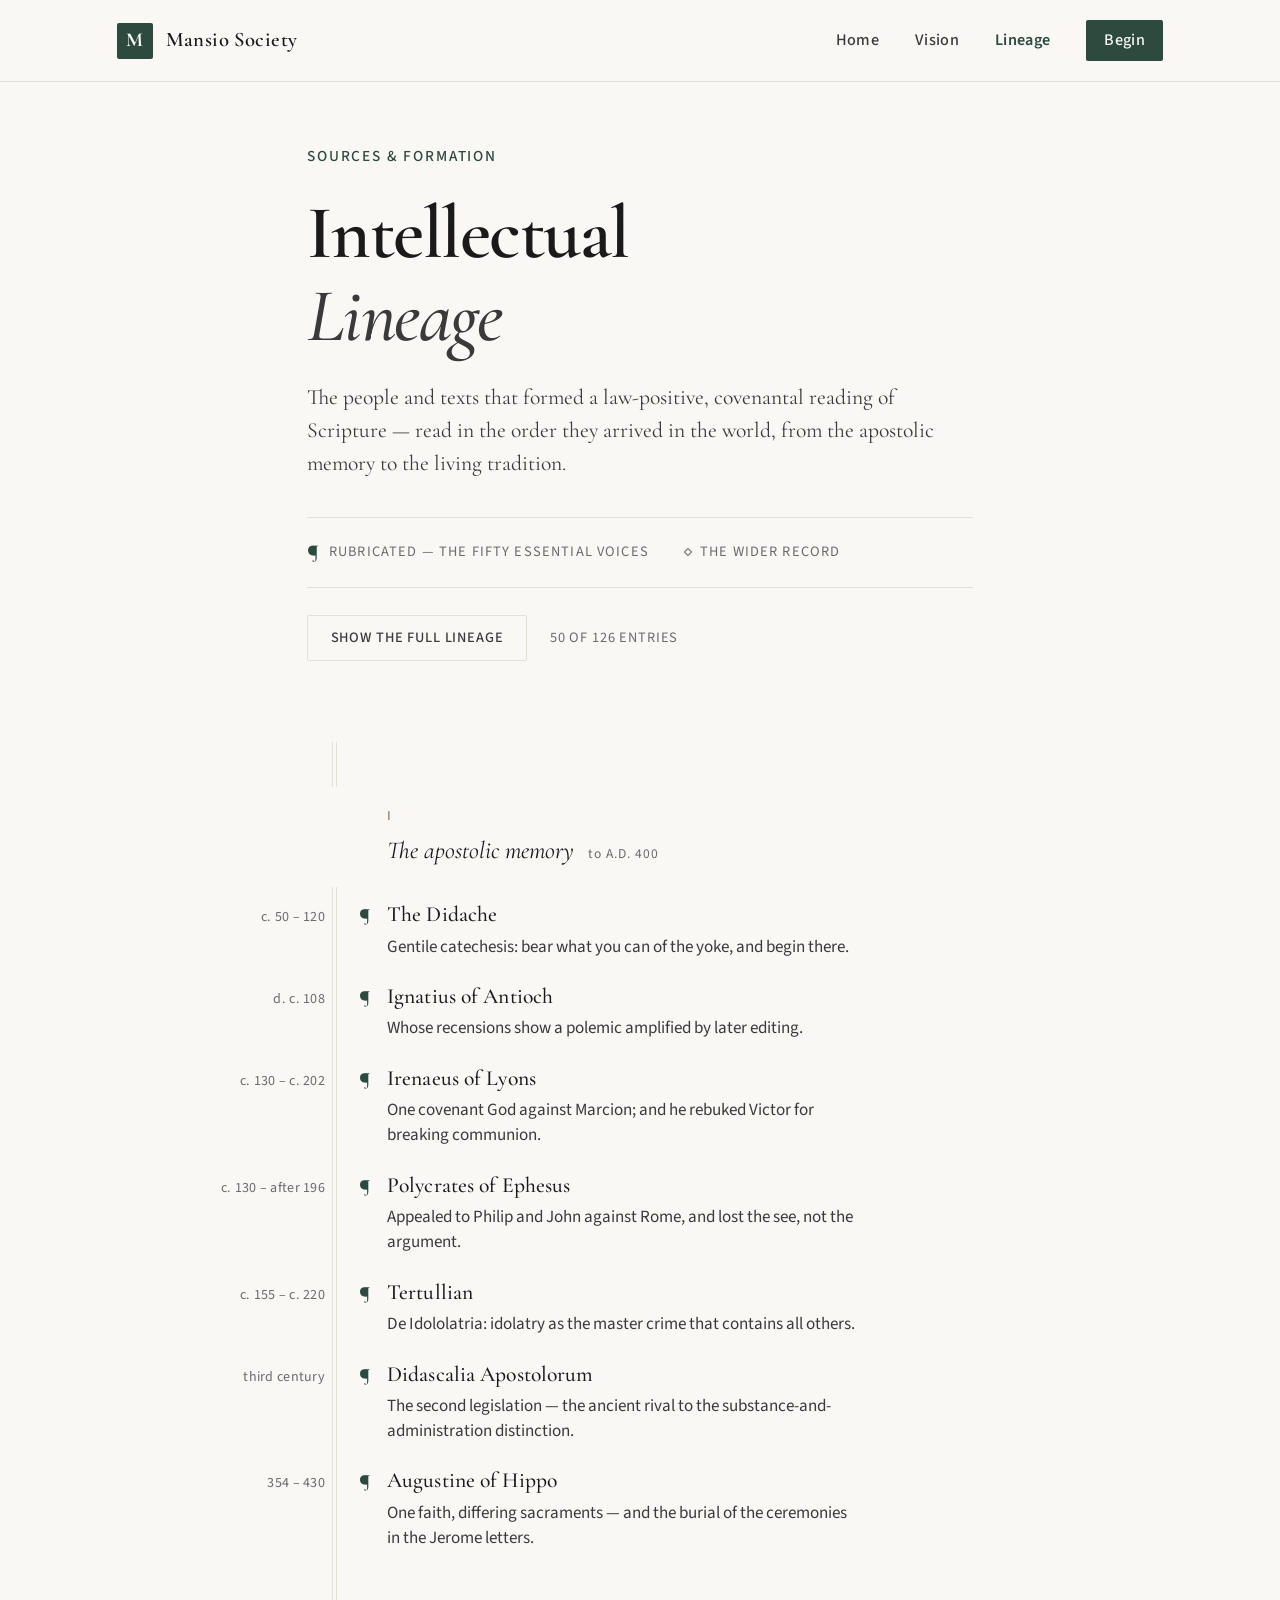
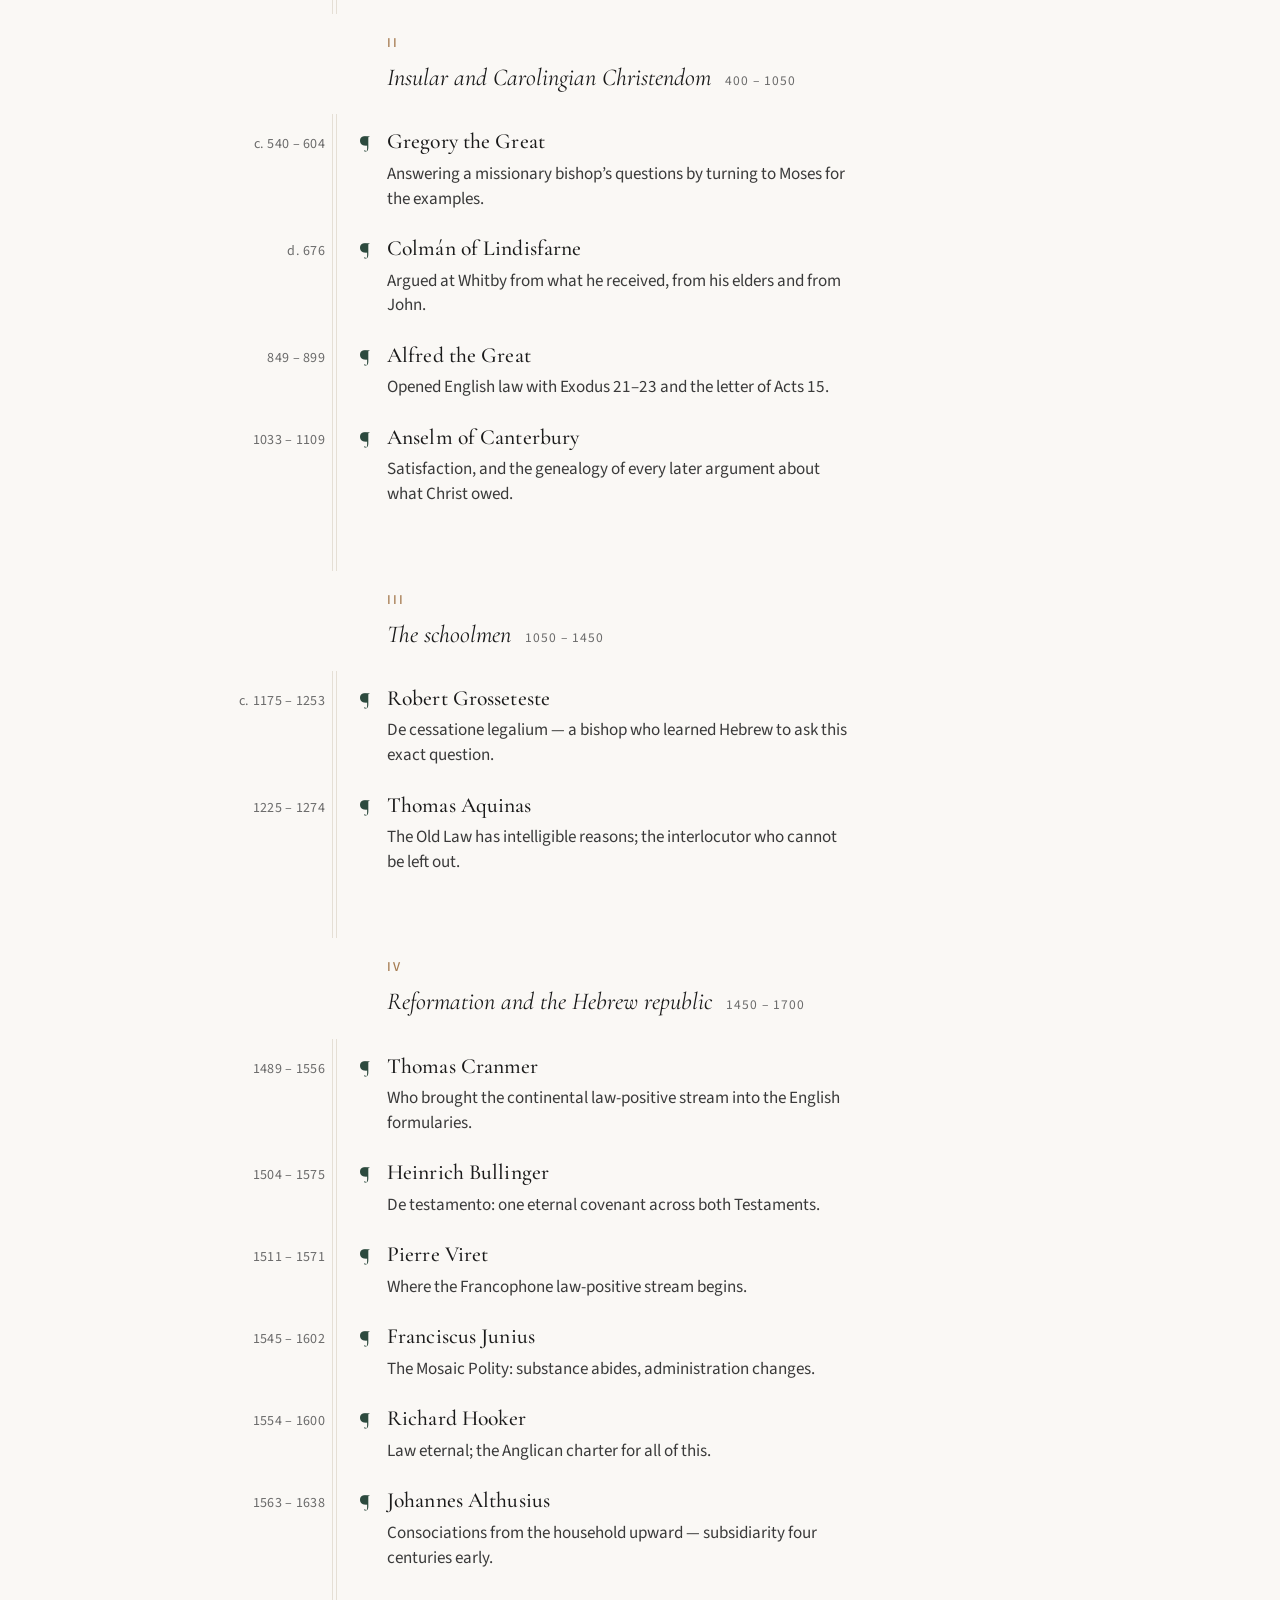
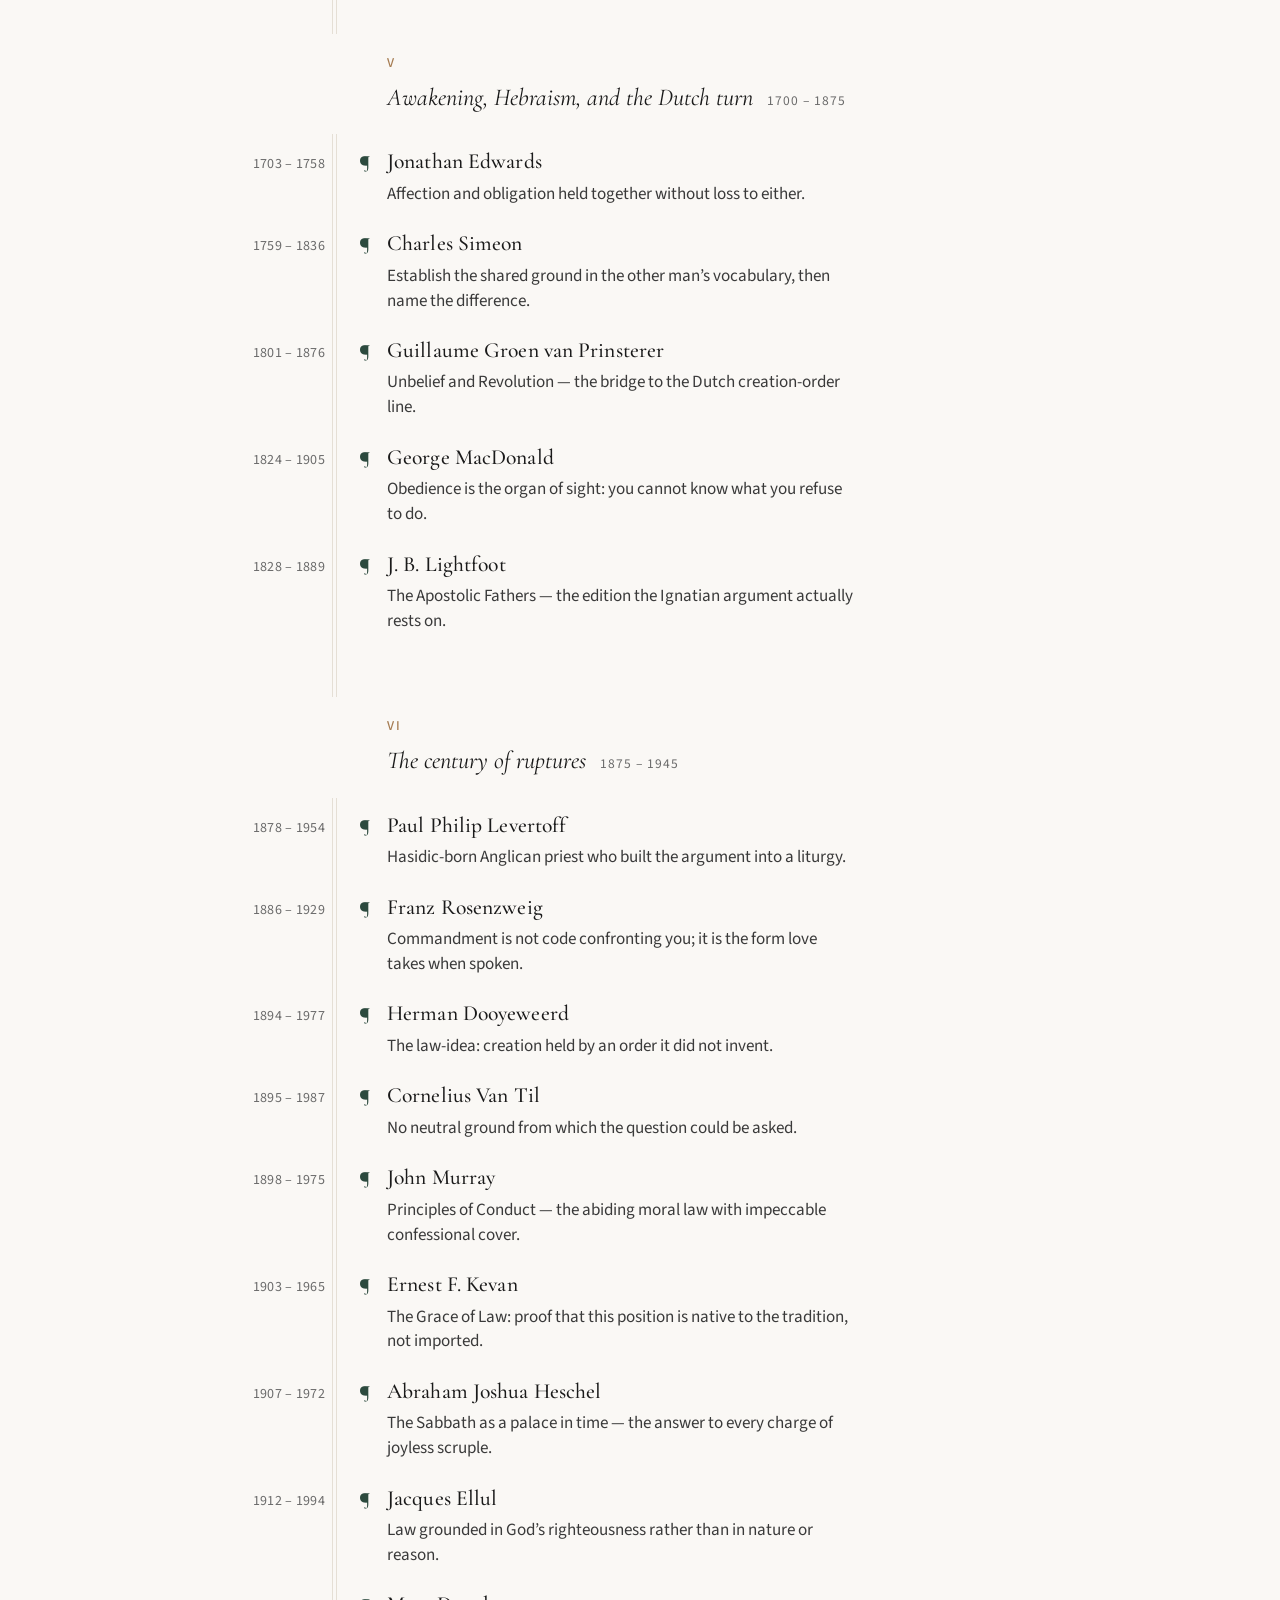
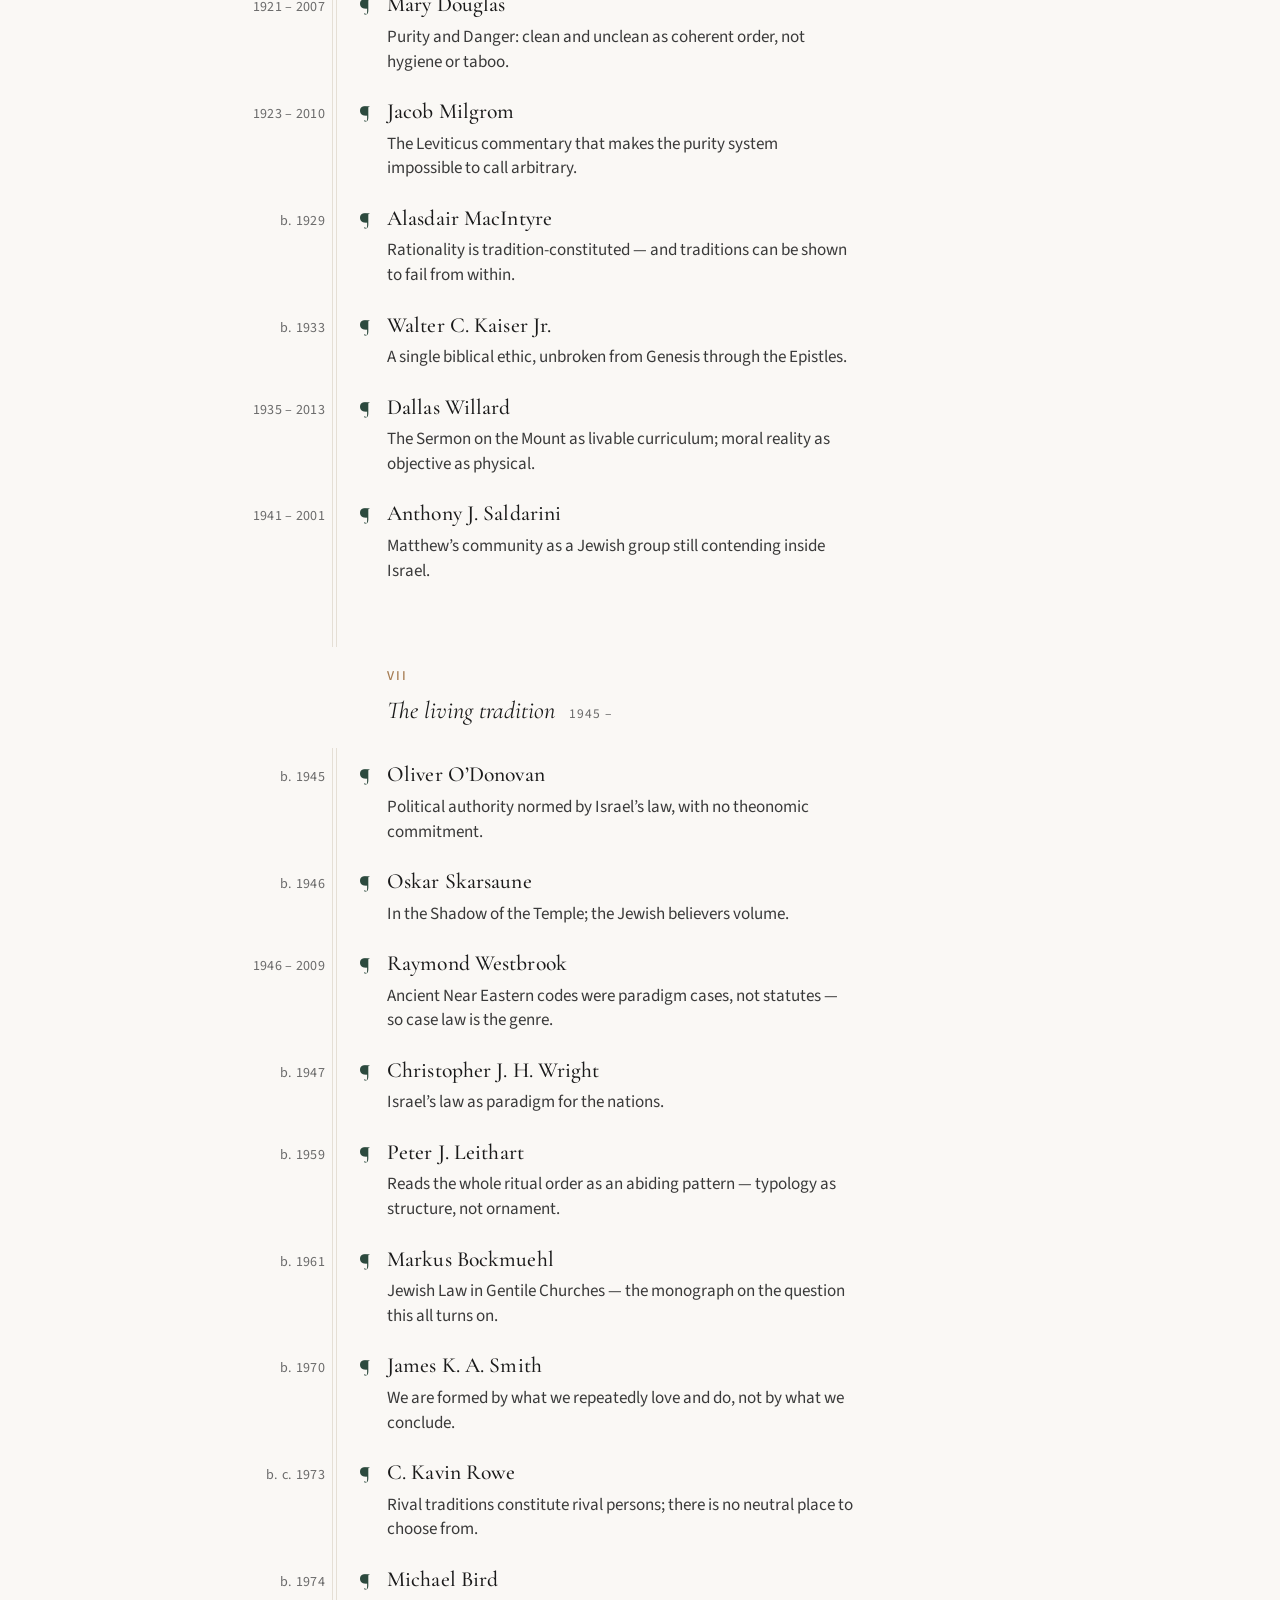
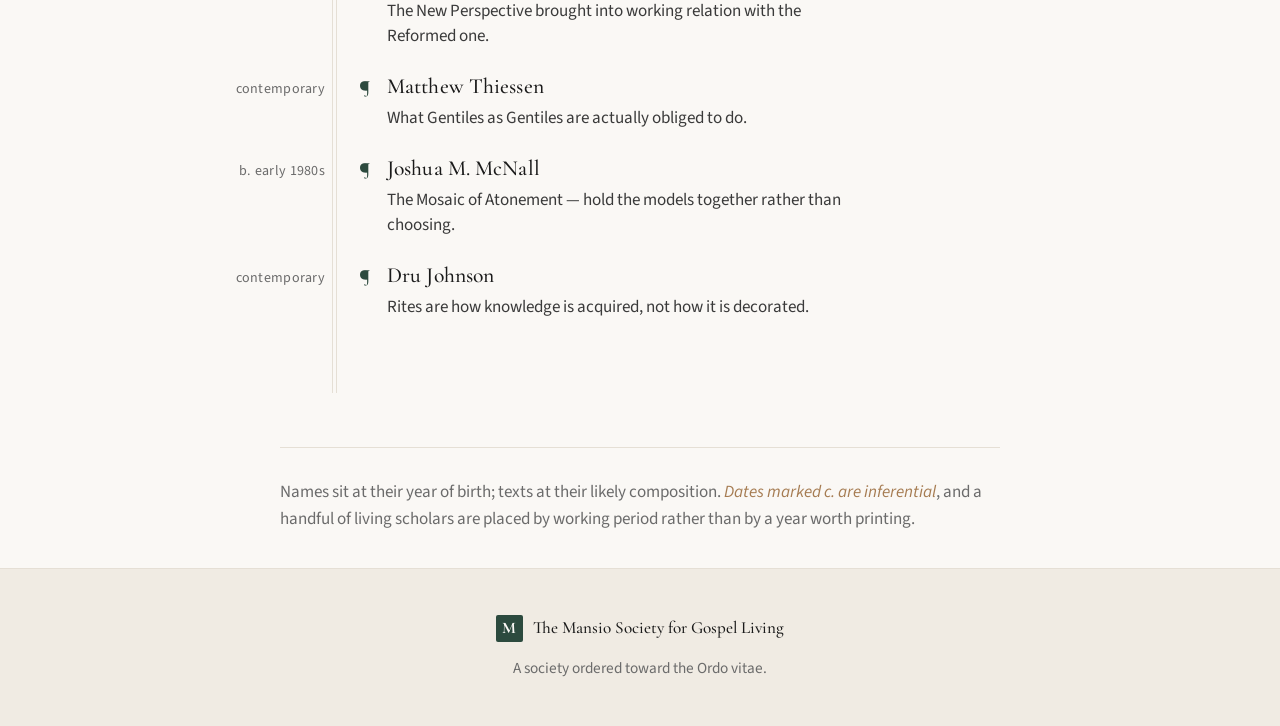
==== intellectual-lineage.html @ 3f47507f "Initial Inhabit site for GitHub Pages." ====
<!DOCTYPE html>
<html lang="en">
<head>
  <meta charset="UTF-8">
  <meta name="viewport" content="width=device-width, initial-scale=1.0">
  <title>Intellectual Lineage — The Mansio Society for Gospel Living</title>
  <meta name="description" content="The people and texts that formed a law-positive, covenantal reading of Scripture — read in the order they arrived in the world.">
  <link rel="preconnect" href="https://fonts.googleapis.com">
  <link rel="preconnect" href="https://fonts.gstatic.com" crossorigin>
  <link href="https://fonts.googleapis.com/css2?family=Cormorant+Garamond:ital,wght@0,400;0,500;0,600;0,700;1,400;1,500&family=Source+Sans+3:ital,wght@0,300;0,400;0,500;0,600;1,400&display=swap" rel="stylesheet">
  <link rel="stylesheet" href="styles.css">
</head>
<body class="page-lineage">
  <!-- Navigation -->
  <header class="site-header">
    <div class="container header-inner">
      <a href="index.html" class="logo">
        <span class="logo-mark">M</span>
        <span class="logo-text">Mansio Society</span>
      </a>
      <nav class="nav">
        <a href="index.html">Home</a>
        <a href="vision.html">Vision</a>
        <a href="intellectual-lineage.html" class="active">Lineage</a>
        <a href="index.html#contact" class="nav-cta">Begin</a>
      </nav>
      <button class="menu-toggle" aria-label="Menu">
        <span></span><span></span>
      </button>
    </div>
  </header>

  <!-- Masthead -->
  <header class="lineage-hero">
    <div class="container narrow">
      <p class="eyebrow">Sources &amp; Formation</p>
      <h1>Intellectual<br><em>Lineage</em></h1>
      <p class="lineage-standfirst">
        The people and texts that formed a law-positive, covenantal reading of Scripture — read in the order they arrived in the world, from the apostolic memory to the living tradition.
      </p>

      <div class="lineage-keyline">
        <span class="k"><span class="pilcrow">¶</span> Rubricated — the fifty essential voices</span>
        <span class="k"><span class="lozenge"></span> The wider record</span>
      </div>

      <div class="lineage-controls">
        <button class="btn btn-ghost expand-btn" id="toggle" aria-expanded="false">Show the full lineage</button>
        <span class="tally" id="tally"></span>
      </div>
    </div>
  </header>

  <!-- The Scroll -->
  <main class="lineage-scroll container" id="scroll"></main>

  <!-- Colophon -->
  <footer class="lineage-colophon container narrow">
    <p>
      Names sit at their year of birth; texts at their likely composition.
      <em class="gold">Dates marked c. are inferential</em>, and a handful of living scholars are placed by working period rather than by a year worth printing.
    </p>
  </footer>

  <!-- Site Footer -->
  <footer class="site-footer">
    <div class="container footer-inner">
      <div class="footer-brand">
        <span class="logo-mark small">M</span>
        <span>The Mansio Society for Gospel Living</span>
      </div>
      <p class="footer-note">
        A society ordered toward the Ordo vitae.
      </p>
    </div>
  </footer>

  <script>
    const ERAS = [
      {r:"I",   name:"The apostolic memory",             span:"to A.D. 400",   to:400},
      {r:"II",  name:"Insular and Carolingian Christendom", span:"400 – 1050", to:1050},
      {r:"III", name:"The schoolmen",                    span:"1050 – 1450",   to:1450},
      {r:"IV",  name:"Reformation and the Hebrew republic", span:"1450 – 1700", to:1700},
      {r:"V",   name:"Awakening, Hebraism, and the Dutch turn", span:"1700 – 1875", to:1875},
      {r:"VI",  name:"The century of ruptures",          span:"1875 – 1945",   to:1945},
      {r:"VII", name:"The living tradition",             span:"1945 –",        to:9999}
    ];

    // c: core fifty · y: sort year · d: displayed dates · g: gloss
    const PEOPLE = [
      {y:60,  n:"The Didache",              d:"c. 50 – 120",        c:1, g:"Gentile catechesis: bear what you can of the yoke, and begin there."},
      {y:70,  n:"Ignatius of Antioch",      d:"d. c. 108",          c:1, g:"Whose recensions show a polemic amplified by later editing."},
      {y:69,  n:"Polycarp of Smyrna",       d:"c. 69 – c. 155",     c:0, g:"Asian transmission"},
      {y:120, n:"The Shepherd of Hermas",   d:"c. 100 – 150",       c:0, g:"Commandment catechesis"},
      {y:130, n:"Irenaeus of Lyons",        d:"c. 130 – c. 202",    c:1, g:"One covenant God against Marcion; and he rebuked Victor for breaking communion."},
      {y:131, n:"Polycrates of Ephesus",    d:"c. 130 – after 196", c:1, g:"Appealed to Philip and John against Rome, and lost the see, not the argument."},
      {y:135, n:"Melito of Sardis",         d:"d. c. 180",          c:0, g:"Quartodeciman, yet supersessionist"},
      {y:155, n:"Tertullian",               d:"c. 155 – c. 220",    c:1, g:"De Idololatria: idolatry as the master crime that contains all others."},
      {y:185, n:"Origen",                   d:"c. 185 – c. 253",    c:0, g:"Fountainhead of the allegorical reading"},
      {y:230, n:"Didascalia Apostolorum",   d:"third century",      c:1, g:"The second legislation — the ancient rival to the substance-and-administration distinction."},
      {y:330, n:"Basil the Great",          d:"c. 330 – 379",       c:0, g:"Torah economics preached"},
      {y:354, n:"Augustine of Hippo",       d:"354 – 430",          c:1, g:"One faith, differing sacraments — and the burial of the ceremonies in the Jerome letters."},
      {y:385, n:"Patrick",                  d:"c. 385 – c. 461",    c:0, g:"Pre-conformity Insular church"},
      {y:521, n:"Columba",                  d:"521 – 597",          c:0, g:"Iona, mother house of Lindisfarne"},
      {y:540, n:"Gregory the Great",        d:"c. 540 – 604",       c:1, g:"Answering a missionary bishop’s questions by turning to Moses for the examples."},
      {y:600, n:"Colmán of Lindisfarne",    d:"d. 676",             c:1, g:"Argued at Whitby from what he received, from his elders and from John."},
      {y:673, n:"Bede",                     d:"673 – 735",          c:0, g:"On the Tabernacle; and the record itself"},
      {y:735, n:"Alcuin of York",           d:"c. 735 – 804",       c:0, g:"Insular learning made Frankish polity"},
      {y:780, n:"Rabanus Maurus",           d:"c. 780 – 856",       c:0, g:"Commentary on Leviticus"},
      {y:849, n:"Alfred the Great",         d:"849 – 899",          c:1, g:"Opened English law with Exodus 21–23 and the letter of Acts 15."},
      {y:955, n:"Ælfric of Eynsham",        d:"c. 955 – c. 1010",   c:0, g:"Heptateuch in the vernacular"},
      {y:990, n:"Wulfstan of York",         d:"d. 1023",            c:0, g:"Institutes of Polity; estates and offices"},
      {y:1033,n:"Anselm of Canterbury",     d:"1033 – 1109",        c:1, g:"Satisfaction, and the genealogy of every later argument about what Christ owed."},
      {y:1175,n:"Robert Grosseteste",       d:"c. 1175 – 1253",     c:1, g:"De cessatione legalium — a bishop who learned Hebrew to ask this exact question."},
      {y:1225,n:"Thomas Aquinas",           d:"1225 – 1274",        c:1, g:"The Old Law has intelligible reasons; the interlocutor who cannot be left out."},
      {y:1270,n:"Nicholas of Lyra",         d:"c. 1270 – 1349",     c:0, g:"Literal sense, Jewish exegetes at his elbow"},
      {y:1482,n:"Johannes Oecolampadius",   d:"1482 – 1531",        c:0, g:"Discipline belongs to the eldership"},
      {y:1489,n:"Thomas Cranmer",           d:"1489 – 1556",        c:1, g:"Who brought the continental law-positive stream into the English formularies."},
      {y:1491,n:"Martin Bucer",             d:"1491 – 1551",        c:0, g:"De Regno Christi"},
      {y:1497,n:"Philip Melanchthon",       d:"1497 – 1560",        c:0, g:"The third use of the law, named"},
      {y:1499,n:"Peter Martyr Vermigli",    d:"1499 – 1562",        c:0, g:"Zurich to Oxford; Judges and Kings"},
      {y:1504,n:"Heinrich Bullinger",       d:"1504 – 1575",        c:1, g:"De testamento: one eternal covenant across both Testaments."},
      {y:1509,n:"John Calvin",              d:"1509 – 1564",        c:0, g:"Sermons on Deuteronomy"},
      {y:1511,n:"Pierre Viret",             d:"1511 – 1571",        c:1, g:"Where the Francophone law-positive stream begins."},
      {y:1545,n:"Franciscus Junius",        d:"1545 – 1602",        c:1, g:"The Mosaic Polity: substance abides, administration changes."},
      {y:1546,n:"Johannes Piscator",        d:"1546 – 1625",        c:0, g:"Tolerated dissent at Herborn"},
      {y:1554,n:"Richard Hooker",           d:"1554 – 1600",        c:1, g:"Law eternal; the Anglican charter for all of this."},
      {y:1563,n:"Johannes Althusius",       d:"1563 – 1638",        c:1, g:"Consociations from the household upward — subsidiarity four centuries early."},
      {y:1584,n:"John Selden",              d:"1584 – 1654",        c:0, g:"Natural law by the Noahide precepts"},
      {y:1586,n:"Petrus Cunaeus",           d:"1586 – 1638",        c:0, g:"De Republica Hebraeorum"},
      {y:1602,n:"John Lightfoot",           d:"1602 – 1675",        c:0, g:"Horae Hebraicae"},
      {y:1703,n:"Jonathan Edwards",         d:"1703 – 1758",        c:1, g:"Affection and obligation held together without loss to either."},
      {y:1710,n:"Thomas Reid",              d:"1710 – 1796",        c:0, g:"Common-sense realism"},
      {y:1759,n:"Charles Simeon",           d:"1759 – 1836",        c:1, g:"Establish the shared ground in the other man’s vocabulary, then name the difference."},
      {y:1801,n:"Guillaume Groen van Prinsterer", d:"1801 – 1876",  c:1, g:"Unbelief and Revolution — the bridge to the Dutch creation-order line."},
      {y:1813,n:"Franz Delitzsch",          d:"1813 – 1890",        c:0, g:"Christian Hebraism, nineteenth century"},
      {y:1820,n:"Heinrich Heppe",           d:"1820 – 1879",        c:0, g:"Reformed dogmatics as sourcebook"},
      {y:1824,n:"George MacDonald",         d:"1824 – 1905",        c:1, g:"Obedience is the organ of sight: you cannot know what you refuse to do."},
      {y:1828,n:"J. B. Lightfoot",          d:"1828 – 1889",        c:1, g:"The Apostolic Fathers — the edition the Ignatian argument actually rests on."},
      {y:1831,n:"Adolph Saphir",            d:"1831 – 1891",        c:0, g:"Jewish believer, Victorian pulpit"},
      {y:1854,n:"Herman Bavinck",           d:"1854 – 1921",        c:0, g:"Dutch dogmatics"},
      {y:1859,n:"Edmund Husserl",           d:"1859 – 1938",        c:0, g:"Structures found, not constructed"},
      {y:1878,n:"Paul Philip Levertoff",    d:"1878 – 1954",        c:1, g:"Hasidic-born Anglican priest who built the argument into a liturgy."},
      {y:1879,n:"Martin Buber",             d:"1878 – 1965",        c:0, g:"Emunah against pistis"},
      {y:1886,n:"Franz Rosenzweig",         d:"1886 – 1929",        c:1, g:"Commandment is not code confronting you; it is the form love takes when spoken."},
      {y:1894,n:"Herman Dooyeweerd",        d:"1894 – 1977",        c:1, g:"The law-idea: creation held by an order it did not invent."},
      {y:1895,n:"Cornelius Van Til",        d:"1895 – 1987",        c:1, g:"No neutral ground from which the question could be asked."},
      {y:1896,n:"J. Oliver Buswell Jr.",    d:"1895 – 1977",        c:0, g:"American Presbyterian systematics"},
      {y:1898,n:"John Murray",              d:"1898 – 1975",        c:1, g:"Principles of Conduct — the abiding moral law with impeccable confessional cover."},
      {y:1903,n:"Ernest F. Kevan",          d:"1903 – 1965",        c:1, g:"The Grace of Law: proof that this position is native to the tradition, not imported."},
      {y:1905,n:"Viktor Frankl",            d:"1905 – 1997",        c:0, g:"Meaning discovered, not assigned"},
      {y:1907,n:"Abraham Joshua Heschel",   d:"1907 – 1972",        c:1, g:"The Sabbath as a palace in time — the answer to every charge of joyless scruple."},
      {y:1912,n:"Jacques Ellul",            d:"1912 – 1994",        c:1, g:"Law grounded in God’s righteousness rather than in nature or reason."},
      {y:1913,n:"Carl F. H. Henry",         d:"1913 – 2003",        c:0, g:"Evangelical dogmatics with public reach"},
      {y:1914,n:"Pierre Courthial",         d:"1914 – 2009",        c:0, g:"Aix-en-Provence; the French recommencement"},
      {y:1916,n:"Wilber Wallis",            d:"1916 – 2006",        c:0, g:"New Testament, Covenant Seminary"},
      {y:1917,n:"David Flusser",            d:"1917 – 2000",        c:0, g:"Jerusalem School; Jesus within Judaism"},
      {y:1919,n:"Shmuel Safrai",            d:"1919 – 2003",        c:0, g:"Second Temple institutions"},
      {y:1921,n:"Mary Douglas",             d:"1921 – 2007",        c:1, g:"Purity and Danger: clean and unclean as coherent order, not hygiene or taboo."},
      {y:1922,n:"John Stott",               d:"1921 – 2011",        c:0, g:"Lausanne; proclamation and responsibility"},
      {y:1923,n:"Jacob Milgrom",            d:"1923 – 2010",        c:1, g:"The Leviticus commentary that makes the purity system impossible to call arbitrary."},
      {y:1926,n:"J. I. Packer",             d:"1926 – 2020",        c:0, g:"Reformed, evangelical, and Anglican at once"},
      {y:1928,n:"Donald Bloesch",           d:"1928 – 2010",        c:0, g:"Evangelical dogmatics"},
      {y:1929,n:"Michael Wyschogrod",       d:"1928 – 2015",        c:0, g:"Election and the body of faith"},
      {y:1930,n:"Alasdair MacIntyre",       d:"b. 1929",            c:1, g:"Rationality is tradition-constituted — and traditions can be shown to fail from within."},
      {y:1932,n:"Alvin Plantinga",          d:"b. 1932",            c:0, g:"Warrant and proper function"},
      {y:1933,n:"Nicholas Wolterstorff",    d:"b. 1932",            c:0, g:"Justice: rights and wrongs"},
      {y:1934,n:"Eugene Peterson",          d:"1932 – 2018",        c:0, g:"Psalter as the school of obedience"},
      {y:1935,n:"Wayne A. Meeks",           d:"1932 – 2022",        c:0, g:"Morality formed by community practice"},
      {y:1936,n:"Walter C. Kaiser Jr.",     d:"b. 1933",            c:1, g:"A single biblical ethic, unbroken from Genesis through the Epistles."},
      {y:1937,n:"Walter Brueggemann",       d:"1933 – 2025",        c:0, g:"Torah and prophetic imagination"},
      {y:1938,n:"Gordon Fee",               d:"1934 – 2022",        c:0, g:"Text criticism as discipline"},
      {y:1939,n:"Dallas Willard",           d:"1935 – 2013",        c:1, g:"The Sermon on the Mount as livable curriculum; moral reality as objective as physical."},
      {y:1940,n:"John Frame",               d:"b. 1939",            c:0, g:"Van Tillian ethics, apart from theonomy"},
      {y:1941,n:"Jean-Marc Berthoud",       d:"b. 1939",            c:0, g:"Le règne terrestre de Dieu"},
      {y:1942,n:"Stanley Hauerwas",         d:"b. 1940",            c:0, g:"The church as its own polity"},
      {y:1943,n:"John N. Oswalt",           d:"b. 1940",            c:0, g:"Holiness as God’s character shared"},
      {y:1944,n:"Anthony J. Saldarini",     d:"1941 – 2001",        c:1, g:"Matthew’s community as a Jewish group still contending inside Israel."},
      {y:1945,n:"John Goldingay",           d:"b. 1942",            c:0, g:"Old Testament theology, three volumes"},
      {y:1946,n:"Gordon Wenham",            d:"b. 1943",            c:0, g:"Story as Torah"},
      {y:1947,n:"Daniel I. Block",          d:"b. 1943",            c:0, g:"The gospel according to Moses"},
      {y:1948,n:"Willem VanGemeren",        d:"b. 1943",            c:0, g:"The Reformed view, stated in house"},
      {y:1949,n:"Alan F. Segal",            d:"1945 – 2011",        c:0, g:"Rebecca’s children; two powers"},
      {y:1950,n:"Oliver O’Donovan",         d:"b. 1945",            c:1, g:"Political authority normed by Israel’s law, with no theonomic commitment."},
      {y:1951,n:"Vern Poythress",           d:"b. 1946",            c:0, g:"Shadow of Christ in the Law of Moses"},
      {y:1952,n:"Oskar Skarsaune",          d:"b. 1946",            c:1, g:"In the Shadow of the Temple; the Jewish believers volume."},
      {y:1953,n:"Daniel Boyarin",           d:"b. 1946",            c:0, g:"The border as manufactured"},
      {y:1954,n:"Raymond Westbrook",        d:"1946 – 2009",        c:1, g:"Ancient Near Eastern codes were paradigm cases, not statutes — so case law is the genre."},
      {y:1955,n:"Christopher J. H. Wright", d:"b. 1947",            c:1, g:"Israel’s law as paradigm for the nations."},
      {y:1956,n:"Philip S. Alexander",      d:"b. c. 1947",         c:0, g:"The parting, from the rabbinic side"},
      {y:1957,n:"Sinclair Ferguson",        d:"b. 1948",            c:0, g:"Legalism and antinomianism, one cure"},
      {y:1958,n:"Robert S. Rayburn",        d:"b. c. 1948",         c:0, g:"Old and new covenants contrasted"},
      {y:1959,n:"Shaye J. D. Cohen",        d:"b. 1948",            c:0, g:"How the boundary of Israel was drawn"},
      {y:1960,n:"Ray R. Sutton",            d:"b. c. 1949",         c:0, g:"Covenant model, then episcopal order"},
      {y:1961,n:"Jon D. Levenson",          d:"b. 1949",            c:0, g:"Sinai and Zion"},
      {y:1962,n:"Ben Witherington III",     d:"b. 1951",            c:0, g:"Socio-rhetorical exegesis"},
      {y:1963,n:"Paula Fredriksen",         d:"b. 1951",            c:0, g:"Paul as the pagans’ apostle"},
      {y:1964,n:"Nancey Murphy",            d:"b. 1951",            c:0, g:"Theology as a research programme"},
      {y:1965,n:"Gerald McDermott",         d:"b. 1952",            c:0, g:"Edwards, and Israel’s continuing place"},
      {y:1966,n:"Mark D. Nanos",            d:"b. c. 1954",         c:0, g:"Gentiles who remained Gentiles, within a Jewish movement"},
      {y:1967,n:"Jonathan R. Wilson",       d:"b. mid-1950s",       c:0, g:"After Virtue, read ecclesially"},
      {y:1968,n:"James Bryan Smith",        d:"b. mid-1950s",       c:0, g:"Apprenticeship and formation"},
      {y:1968.5,n:"Peter J. Leithart",      d:"b. 1959",            c:1, g:"Reads the whole ritual order as an abiding pattern — typology as structure, not ornament."},
      {y:1969,n:"Craig Keener",             d:"b. 1960",            c:0, g:"The Acts commentary of record"},
      {y:1970,n:"Markus Bockmuehl",         d:"b. 1961",            c:1, g:"Jewish Law in Gentile Churches — the monograph on the question this all turns on."},
      {y:1971,n:"Joshua Berman",            d:"b. 1964",            c:0, g:"Torah as common law, not statute"},
      {y:1972,n:"James K. A. Smith",        d:"b. 1970",            c:1, g:"We are formed by what we repeatedly love and do, not by what we conclude."},
      {y:1973,n:"C. Kavin Rowe",            d:"b. c. 1973",         c:1, g:"Rival traditions constitute rival persons; there is no neutral place to choose from."},
      {y:1974,n:"Michael Bird",             d:"b. 1974",            c:1, g:"The New Perspective brought into working relation with the Reformed one."},
      {y:1975,n:"Becker &amp; Reed",        d:"contemporary",       c:0, g:"The ways that never parted"},
      {y:1976,n:"Matthew Thiessen",         d:"contemporary",       c:1, g:"What Gentiles as Gentiles are actually obliged to do."},
      {y:1977,n:"Joshua M. McNall",         d:"b. early 1980s",     c:1, g:"The Mosaic of Atonement — hold the models together rather than choosing."},
      {y:1978,n:"Dru Johnson",              d:"contemporary",       c:1, g:"Rites are how knowledge is acquired, not how it is decorated."},
      {y:1979,n:"Jonathan Burnside",        d:"contemporary",       c:0, g:"God, justice, and society"},
      {y:1980,n:"Ray Pritz",                d:"contemporary",       c:0, g:"Nazarene Jewish Christianity"},
      {y:1981,n:"Robert G. Rayburn II",     d:"contemporary",       c:0, g:"Psalm 95 as a key to Hebrews"}
    ];

    const scroll = document.getElementById("scroll");
    const sorted = PEOPLE.slice().sort((a,b)=>a.y-b.y);

    let html = "";
    ERAS.forEach((era,i)=>{
      const from = i===0 ? -9999 : ERAS[i-1].to;
      const band = sorted.filter(p=>p.y>from && p.y<=era.to);
      if(!band.length) return;
      html += `<section class="era">
        <div class="era-label">
          <span class="roman">${era.r}</span>
          <span class="era-name">${era.name}<span class="span">${era.span}</span></span>
        </div>`;
      band.forEach(p=>{
        html += `<div class="entry ${p.c?"core":"rest"}">
          <div class="date">${p.d}</div>
          <div class="mark">${p.c?"¶":""}</div>
          <div class="body">
            <span class="entry-name">${p.n}</span>
            <span class="gloss">${p.g}</span>
          </div>
        </div>`;
      });
      html += `</section>`;
    });
    scroll.innerHTML = html;

    const coreCount = PEOPLE.filter(p=>p.c).length;
    const allCount = PEOPLE.length;
    const tally = document.getElementById("tally");
    const btn = document.getElementById("toggle");

    function setTally(){
      tally.textContent = document.body.classList.contains("all")
        ? `${allCount} entries`
        : `${coreCount} of ${allCount} entries`;
    }
    setTally();

    btn.addEventListener("click", ()=>{
      const open = document.body.classList.toggle("all");
      btn.setAttribute("aria-expanded", String(open));
      btn.textContent = open ? "Show the fifty" : "Show the full lineage";
      setTally();
    });

    // Mobile menu
    const toggle = document.querySelector('.menu-toggle');
    const nav = document.querySelector('.nav');
    toggle?.addEventListener('click', () => {
      nav.classList.toggle('open');
      toggle.classList.toggle('open');
    });
  </script>
</body>
</html>
---- styles.css ----
/* ========================================
   The Mansio Society for Gospel Living
   Clean, contemplative, classical aesthetic
   ======================================== */

:root {
  --ink: #1a1a1a;
  --ink-soft: #3a3a3a;
  --muted: #6b6b6b;
  --paper: #faf8f5;
  --paper-dark: #f0ebe3;
  --accent: #2c4a3e;          /* deep forest green */
  --accent-light: #3d6b58;
  --gold: #a67c52;
  --border: #e5dfd5;
  --serif: 'Cormorant Garamond', Georgia, serif;
  --sans: 'Source Sans 3', system-ui, sans-serif;
}

*, *::before, *::after {
  box-sizing: border-box;
  margin: 0;
  padding: 0;
}

html {
  scroll-behavior: smooth;
  font-size: 18px;
}

body {
  font-family: var(--sans);
  font-weight: 400;
  line-height: 1.65;
  color: var(--ink);
  background: var(--paper);
  -webkit-font-smoothing: antialiased;
}

img { max-width: 100%; display: block; }
a { color: inherit; text-decoration: none; }
ul { list-style: none; }

.container {
  width: 100%;
  max-width: 1100px;
  margin: 0 auto;
  padding: 0 1.5rem;
}

.container.narrow {
  max-width: 720px;
}

.center { text-align: center; }

/* ========== Header ========== */
.site-header {
  position: fixed;
  top: 0;
  left: 0;
  right: 0;
  z-index: 100;
  background: rgba(250, 248, 245, 0.92);
  backdrop-filter: blur(12px);
  border-bottom: 1px solid var(--border);
}

.header-inner {
  display: flex;
  align-items: center;
  justify-content: space-between;
  height: 4.5rem;
}

.logo {
  display: flex;
  align-items: center;
  gap: 0.7rem;
  font-family: var(--serif);
  font-weight: 600;
  font-size: 1.15rem;
  letter-spacing: 0.02em;
}

.logo-mark {
  display: flex;
  align-items: center;
  justify-content: center;
  width: 2rem;
  height: 2rem;
  background: var(--accent);
  color: var(--paper);
  font-family: var(--serif);
  font-weight: 700;
  font-size: 1.1rem;
  border-radius: 2px;
}

.logo-mark.small {
  width: 1.5rem;
  height: 1.5rem;
  font-size: 0.9rem;
}

.nav {
  display: flex;
  align-items: center;
  gap: 2rem;
}

.nav a {
  font-size: 0.9rem;
  font-weight: 500;
  color: var(--ink-soft);
  letter-spacing: 0.02em;
  transition: color 0.2s;
}

.nav a:hover {
  color: var(--accent);
}

.nav-cta {
  padding: 0.4rem 1rem;
  background: var(--accent);
  color: var(--paper) !important;
  border-radius: 2px;
  font-weight: 500;
}

.nav-cta:hover {
  background: var(--accent-light);
}

.menu-toggle {
  display: none;
  flex-direction: column;
  gap: 5px;
  background: none;
  border: none;
  cursor: pointer;
  padding: 0.5rem;
}

.menu-toggle span {
  display: block;
  width: 22px;
  height: 1.5px;
  background: var(--ink);
  transition: 0.2s;
}

/* ========== Hero ========== */
.hero {
  position: relative;
  min-height: 100vh;
  display: flex;
  align-items: center;
  padding: 8rem 0 6rem;
  overflow: hidden;
}

.hero-bg {
  position: absolute;
  inset: 0;
  background:
    radial-gradient(ellipse at 20% 50%, rgba(44, 74, 62, 0.06) 0%, transparent 60%),
    radial-gradient(ellipse at 80% 20%, rgba(166, 124, 82, 0.05) 0%, transparent 50%),
    var(--paper);
  z-index: -1;
}

.hero-content {
  max-width: 800px;
}

.eyebrow {
  font-size: 0.85rem;
  font-weight: 500;
  letter-spacing: 0.12em;
  text-transform: uppercase;
  color: var(--accent);
  margin-bottom: 1.25rem;
}

.hero h1 {
  font-family: var(--serif);
  font-weight: 600;
  font-size: clamp(2.6rem, 6vw, 4.2rem);
  line-height: 1.15;
  letter-spacing: -0.01em;
  color: var(--ink);
  margin-bottom: 1.5rem;
}

.hero-lead {
  font-family: var(--serif);
  font-size: 1.35rem;
  font-weight: 400;
  font-style: italic;
  color: var(--ink-soft);
  max-width: 34rem;
  margin-bottom: 2.5rem;
  line-height: 1.5;
}

.hero-actions {
  display: flex;
  flex-wrap: wrap;
  gap: 1rem;
}

/* ========== Buttons ========== */
.btn {
  display: inline-flex;
  align-items: center;
  justify-content: center;
  padding: 0.85rem 1.75rem;
  font-family: var(--sans);
  font-size: 0.95rem;
  font-weight: 500;
  letter-spacing: 0.02em;
  border-radius: 2px;
  transition: all 0.2s;
  cursor: pointer;
  border: none;
}

.btn-primary {
  background: var(--accent);
  color: var(--paper);
}

.btn-primary:hover {
  background: var(--accent-light);
}

.btn-ghost {
  background: transparent;
  color: var(--ink-soft);
  border: 1px solid var(--border);
}

.btn-ghost:hover {
  border-color: var(--accent);
  color: var(--accent);
}

/* ========== Sections ========== */
.section {
  padding: 6rem 0;
}

.section-label {
  font-size: 0.8rem;
  font-weight: 500;
  letter-spacing: 0.14em;
  text-transform: uppercase;
  color: var(--gold);
  margin-bottom: 0.75rem;
}

h2 {
  font-family: var(--serif);
  font-weight: 600;
  font-size: clamp(2rem, 4vw, 2.75rem);
  line-height: 1.2;
  margin-bottom: 1.75rem;
  color: var(--ink);
}

.prose p {
  margin-bottom: 1.25rem;
  color: var(--ink-soft);
  font-size: 1.05rem;
}

.prose .lead {
  font-family: var(--serif);
  font-size: 1.3rem;
  font-weight: 400;
  color: var(--ink);
  line-height: 1.55;
}

.prose em {
  font-style: italic;
}

.prose strong {
  font-weight: 600;
  color: var(--ink);
}

blockquote {
  margin: 2.5rem 0;
  padding: 1.5rem 0 1.5rem 1.75rem;
  border-left: 3px solid var(--accent);
  font-family: var(--serif);
  font-size: 1.25rem;
  font-style: italic;
  color: var(--ink);
  line-height: 1.5;
}

blockquote cite {
  display: block;
  margin-top: 1rem;
  font-family: var(--sans);
  font-size: 0.85rem;
  font-style: normal;
  font-weight: 500;
  letter-spacing: 0.04em;
  color: var(--muted);
}

/* ========== Two Column ========== */
.two-col {
  display: grid;
  grid-template-columns: 1.1fr 0.9fr;
  gap: 4rem;
  align-items: start;
}

.point-list {
  display: flex;
  flex-direction: column;
  gap: 1.75rem;
  padding-top: 0.5rem;
}

.point-list li {
  padding-left: 1.25rem;
  border-left: 2px solid var(--border);
}

.point-list strong {
  display: block;
  font-family: var(--serif);
  font-size: 1.15rem;
  font-weight: 600;
  color: var(--ink);
  margin-bottom: 0.25rem;
}

.point-list span {
  font-size: 0.95rem;
  color: var(--muted);
  line-height: 1.5;
}

/* ========== Scripture ========== */
.section-scripture {
  background: var(--paper-dark);
}

.scripture-block {
  margin: 2rem 0;
  padding: 2.5rem;
  background: var(--paper);
  border: 1px solid var(--border);
}

.scripture-block p {
  font-family: var(--serif);
  font-size: 1.2rem;
  line-height: 1.6;
  color: var(--ink);
  margin-bottom: 1.25rem;
}

.scripture-block p:last-of-type {
  margin-bottom: 0;
}

.scripture-block cite {
  display: block;
  margin-top: 1.75rem;
  font-family: var(--sans);
  font-size: 0.85rem;
  font-weight: 500;
  letter-spacing: 0.06em;
  text-transform: uppercase;
  color: var(--gold);
}

.scripture-note {
  font-family: var(--serif);
  font-style: italic;
  font-size: 1.1rem;
  color: var(--ink-soft);
  text-align: center;
  margin-top: 2rem;
}

/* ========== Invite ========== */
.section-invite {
  padding: 7rem 0;
}

.invite-text {
  font-family: var(--serif);
  font-size: 1.35rem;
  line-height: 1.55;
  color: var(--ink-soft);
  max-width: 32rem;
  margin: 0 auto 1.25rem;
}

.invite-sub {
  font-size: 1rem;
  color: var(--muted);
  margin-bottom: 2.5rem;
}

.domains {
  margin-top: 3rem;
  font-size: 0.85rem;
  letter-spacing: 0.04em;
  color: var(--muted);
}

/* ========== Footer ========== */
.site-footer {
  padding: 2.5rem 0;
  border-top: 1px solid var(--border);
  background: var(--paper-dark);
}

.footer-inner {
  display: flex;
  flex-direction: column;
  align-items: center;
  gap: 0.75rem;
  text-align: center;
}

.footer-brand {
  display: flex;
  align-items: center;
  gap: 0.6rem;
  font-family: var(--serif);
  font-size: 0.95rem;
  font-weight: 500;
}

.footer-note {
  font-size: 0.85rem;
  color: var(--muted);
}

/* ========== Section backgrounds ========== */
.section-name {
  background: var(--paper);
}

.section-living {
  background: var(--paper-dark);
}

.section-ordo {
  background: var(--paper);
}

/* ========== Responsive ========== */
@media (max-width: 800px) {
  .two-col {
    grid-template-columns: 1fr;
    gap: 3rem;
  }

  .nav {
    display: none;
    position: absolute;
    top: 100%;
    left: 0;
    right: 0;
    flex-direction: column;
    gap: 0;
    background: var(--paper);
    border-bottom: 1px solid var(--border);
    padding: 1rem 0;
  }

  .nav.open {
    display: flex;
  }

  .nav a {
    padding: 0.9rem 1.5rem;
    width: 100%;
  }

  .nav-cta {
    margin: 0.5rem 1.5rem;
    text-align: center;
  }

  .menu-toggle {
    display: flex;
  }

  .menu-toggle.open span:first-child {
    transform: rotate(45deg) translate(4px, 4px);
  }

  .menu-toggle.open span:last-child {
    transform: rotate(-45deg) translate(4px, -4px);
  }

  .hero {
    min-height: auto;
    padding: 7rem 0 4rem;
  }

  .section {
    padding: 4.5rem 0;
  }

  .scripture-block {
    padding: 1.75rem;
  }
}

@media (max-width: 500px) {
  html { font-size: 16px; }

  .hero h1 {
    font-size: 2.4rem;
  }

  .hero-lead {
    font-size: 1.15rem;
  }
}

/* ========================================
   Paper / Vision Page Styles
   ======================================== */

.page-paper .site-header {
  background: rgba(250, 248, 245, 0.95);
}

.nav a.active {
  color: var(--accent);
  font-weight: 600;
}

/* Paper Hero */
.paper-hero {
  padding: 8rem 0 3rem;
  text-align: center;
  background:
    radial-gradient(ellipse at 50% 0%, rgba(44, 74, 62, 0.05) 0%, transparent 60%),
    var(--paper);
}

.paper-hero h1 {
  font-family: var(--serif);
  font-weight: 600;
  font-size: clamp(2.8rem, 7vw, 4rem);
  line-height: 1.1;
  letter-spacing: -0.02em;
  margin-bottom: 0.75rem;
  color: var(--ink);
}

.paper-subtitle {
  font-family: var(--serif);
  font-size: 1.35rem;
  font-style: italic;
  color: var(--ink-soft);
  max-width: 28rem;
  margin: 0 auto;
  line-height: 1.4;
}

/* Table of Contents */
.paper-toc {
  padding: 2.5rem 0 1rem;
  margin-bottom: 1rem;
  border-bottom: 1px solid var(--border);
}

.paper-toc ol {
  list-style: none;
  counter-reset: toc;
  display: grid;
  grid-template-columns: 1fr 1fr;
  gap: 0.6rem 2rem;
}

.paper-toc li {
  counter-increment: toc;
  font-size: 0.95rem;
}

.paper-toc li::before {
  content: counter(toc, upper-roman) ".";
  font-family: var(--serif);
  font-weight: 600;
  color: var(--gold);
  margin-right: 0.5rem;
  min-width: 1.5rem;
  display: inline-block;
}

.paper-toc a {
  color: var(--ink-soft);
  transition: color 0.15s;
}

.paper-toc a:hover {
  color: var(--accent);
}

/* Paper Body */
.paper {
  padding-bottom: 4rem;
}

.paper-section {
  padding: 3.5rem 0 1rem;
  border-top: 1px solid transparent;
}

.paper-section:first-of-type {
  padding-top: 2rem;
}

.paper-section h2 {
  font-family: var(--serif);
  font-weight: 600;
  font-size: clamp(1.6rem, 3.5vw, 2rem);
  line-height: 1.25;
  margin-bottom: 1.5rem;
  color: var(--ink);
  display: flex;
  align-items: baseline;
  gap: 0.85rem;
}

.section-num {
  font-size: 0.85em;
  color: var(--gold);
  font-weight: 500;
  letter-spacing: 0.02em;
  min-width: 1.6rem;
}

.paper .prose p {
  margin-bottom: 1.35rem;
  font-size: 1.05rem;
  line-height: 1.75;
  color: var(--ink-soft);
}

.paper .prose p:last-child {
  margin-bottom: 0;
}

.paper .prose strong {
  font-weight: 600;
  color: var(--ink);
}

.paper .prose em {
  font-style: italic;
}

.paper .prose sup {
  font-size: 0.7em;
  vertical-align: super;
  color: var(--gold);
}

/* Closing */
.paper-closing {
  margin-top: 4rem;
  padding-top: 3rem;
  border-top: 1px solid var(--border);
  text-align: center;
}

.closing-sig {
  font-family: var(--serif);
  font-size: 1.15rem;
  line-height: 1.6;
  color: var(--ink);
  margin-bottom: 2.5rem;
}

.companion {
  background: var(--paper-dark);
  border: 1px solid var(--border);
  padding: 1.75rem 2rem;
  margin-bottom: 2.5rem;
  text-align: left;
}

.companion h3 {
  font-family: var(--serif);
  font-size: 1rem;
  font-weight: 600;
  letter-spacing: 0.04em;
  text-transform: uppercase;
  color: var(--gold);
  margin-bottom: 1rem;
}

.companion ul {
  list-style: none;
}

.companion li {
  font-size: 0.95rem;
  color: var(--ink-soft);
  padding: 0.35rem 0;
  border-bottom: 1px solid transparent;
}

.companion li:not(:last-child) {
  border-bottom-color: var(--border);
}

.footnote {
  font-size: 0.85rem;
  color: var(--muted);
  line-height: 1.5;
  text-align: left;
  max-width: 32rem;
  margin: 0 auto;
}

.footnote em {
  font-style: italic;
}

/* Responsive adjustments for paper */
@media (max-width: 700px) {
  .paper-toc ol {
    grid-template-columns: 1fr;
  }

  .paper-hero {
    padding: 7rem 0 2.5rem;
  }

  .paper-section {
    padding: 2.75rem 0 0.5rem;
  }

  .companion {
    padding: 1.5rem;
  }
}

/* ========================================
   Intellectual Lineage Page
   ======================================== */

.page-lineage .site-header {
  background: rgba(250, 248, 245, 0.95);
}

/* Hero */
.lineage-hero {
  padding: 8rem 0 2.5rem;
  text-align: left;
}

.lineage-hero h1 {
  font-family: var(--serif);
  font-weight: 600;
  font-size: clamp(2.8rem, 7vw, 4.2rem);
  line-height: 1.1;
  letter-spacing: -0.02em;
  margin-bottom: 1.25rem;
  color: var(--ink);
}

.lineage-hero h1 em {
  font-style: italic;
  color: var(--ink-soft);
  font-weight: 500;
}

.lineage-standfirst {
  font-family: var(--serif);
  font-size: 1.2rem;
  line-height: 1.55;
  color: var(--ink-soft);
  max-width: 42rem;
  margin-bottom: 2rem;
}

.lineage-keyline {
  display: flex;
  flex-wrap: wrap;
  gap: 1.25rem 2rem;
  padding: 1rem 0;
  border-top: 1px solid var(--border);
  border-bottom: 1px solid var(--border);
  font-size: 0.8rem;
  letter-spacing: 0.08em;
  text-transform: uppercase;
  color: var(--muted);
  margin-bottom: 1.5rem;
}

.lineage-keyline .k {
  display: flex;
  align-items: center;
  gap: 0.5rem;
}

.lineage-keyline .pilcrow {
  color: var(--accent);
  font-family: var(--serif);
  font-size: 1.1rem;
  letter-spacing: 0;
}

.lineage-keyline .lozenge {
  width: 6px;
  height: 6px;
  border: 1px solid var(--muted);
  transform: rotate(45deg);
  display: inline-block;
}

.lineage-controls {
  display: flex;
  align-items: center;
  gap: 1.25rem;
  flex-wrap: wrap;
}

.expand-btn {
  font-size: 0.8rem;
  letter-spacing: 0.06em;
  text-transform: uppercase;
  padding: 0.65rem 1.25rem;
}

.tally {
  font-size: 0.8rem;
  letter-spacing: 0.06em;
  text-transform: uppercase;
  color: var(--muted);
}

/* The scroll / timeline */
.lineage-scroll {
  position: relative;
  max-width: 920px;
  margin: 2rem auto 0;
  padding-bottom: 3rem;
}

/* Double rule spine */
.lineage-scroll::before,
.lineage-scroll::after {
  content: "";
  position: absolute;
  top: 0;
  bottom: 0;
  width: 1px;
  background: var(--border);
}
.lineage-scroll::before { left: 152px; }
.lineage-scroll::after  { left: 156px; }

.era {
  position: relative;
  padding: 2.5rem 0 0.5rem;
}

.era-label {
  position: sticky;
  top: 4.5rem; /* below fixed header */
  z-index: 2;
  background: var(--paper);
  padding: 1rem 0 0.85rem 180px;
  border-bottom: 1px solid transparent;
}

.era-label .roman {
  display: block;
  font-size: 0.75rem;
  font-weight: 500;
  letter-spacing: 0.16em;
  text-transform: uppercase;
  color: var(--gold);
  margin-bottom: 0.2rem;
}

.era-label .era-name {
  font-family: var(--serif);
  font-style: italic;
  font-size: 1.35rem;
  color: var(--ink);
}

.era-label .span {
  font-family: var(--sans);
  font-style: normal;
  font-size: 0.75rem;
  letter-spacing: 0.08em;
  color: var(--muted);
  margin-left: 0.75rem;
}

/* Entries */
.entry {
  display: grid;
  grid-template-columns: 136px 44px 1fr;
  align-items: baseline;
  padding: 0.55rem 0;
  position: relative;
}

.entry .date {
  grid-column: 1;
  text-align: right;
  font-size: 0.78rem;
  letter-spacing: 0.02em;
  color: var(--muted);
  white-space: nowrap;
  padding-right: 1rem;
}

.entry .mark {
  grid-column: 2;
  justify-self: center;
  position: relative;
  z-index: 1;
  background: var(--paper);
  line-height: 1;
  padding: 2px 0;
  color: var(--accent);
  font-size: 1.05rem;
  font-family: var(--serif);
}

.entry.rest .mark::before {
  content: "";
  display: block;
  width: 5px;
  height: 5px;
  border: 1px solid var(--muted);
  transform: rotate(45deg);
  margin: 6px auto;
}

.entry .body {
  grid-column: 3;
}

.entry-name {
  font-family: var(--serif);
  font-size: 1.2rem;
  font-weight: 500;
  letter-spacing: 0.005em;
  color: var(--ink);
}

.entry.rest .entry-name {
  font-weight: 400;
  color: var(--ink-soft);
  font-size: 1.05rem;
}

.gloss {
  display: block;
  font-size: 0.95rem;
  color: var(--ink-soft);
  max-width: 52ch;
  margin-top: 0.1rem;
  line-height: 1.45;
}

.entry.rest .gloss {
  color: var(--muted);
  font-size: 0.9rem;
}

/* Hide rest by default */
.entry.rest { display: none; }
body.all .entry.rest { display: grid; }

body.all .entry.rest {
  animation: settle 0.3s ease both;
}

@keyframes settle {
  from { opacity: 0; transform: translateY(-3px); }
  to   { opacity: 1; transform: none; }
}

/* Colophon */
.lineage-colophon {
  margin: 3rem auto 0;
  padding: 1.75rem 0 2rem;
  border-top: 1px solid var(--border);
  font-size: 0.95rem;
  color: var(--muted);
  line-height: 1.55;
}

.lineage-colophon .gold {
  color: var(--gold);
  font-style: italic;
}

/* Responsive */
@media (max-width: 800px) {
  .lineage-scroll::before { left: 14px; }
  .lineage-scroll::after  { left: 18px; }

  .era-label {
    padding-left: 44px;
    top: 4.5rem;
  }

  .entry {
    grid-template-columns: 28px 1fr;
    grid-template-areas:
      "mark date"
      "gap  body";
    padding: 0.75rem 0;
  }

  .entry .date {
    grid-area: date;
    text-align: left;
    padding: 0 0 0.15rem;
  }

  .entry .mark {
    grid-area: mark;
    justify-self: start;
    margin-left: -2px;
  }

  .entry .body {
    grid-area: body;
  }

  .entry-name {
    font-size: 1.1rem;
  }
}

@media (prefers-reduced-motion: reduce) {
  * { animation: none !important; transition: none !important; }
}
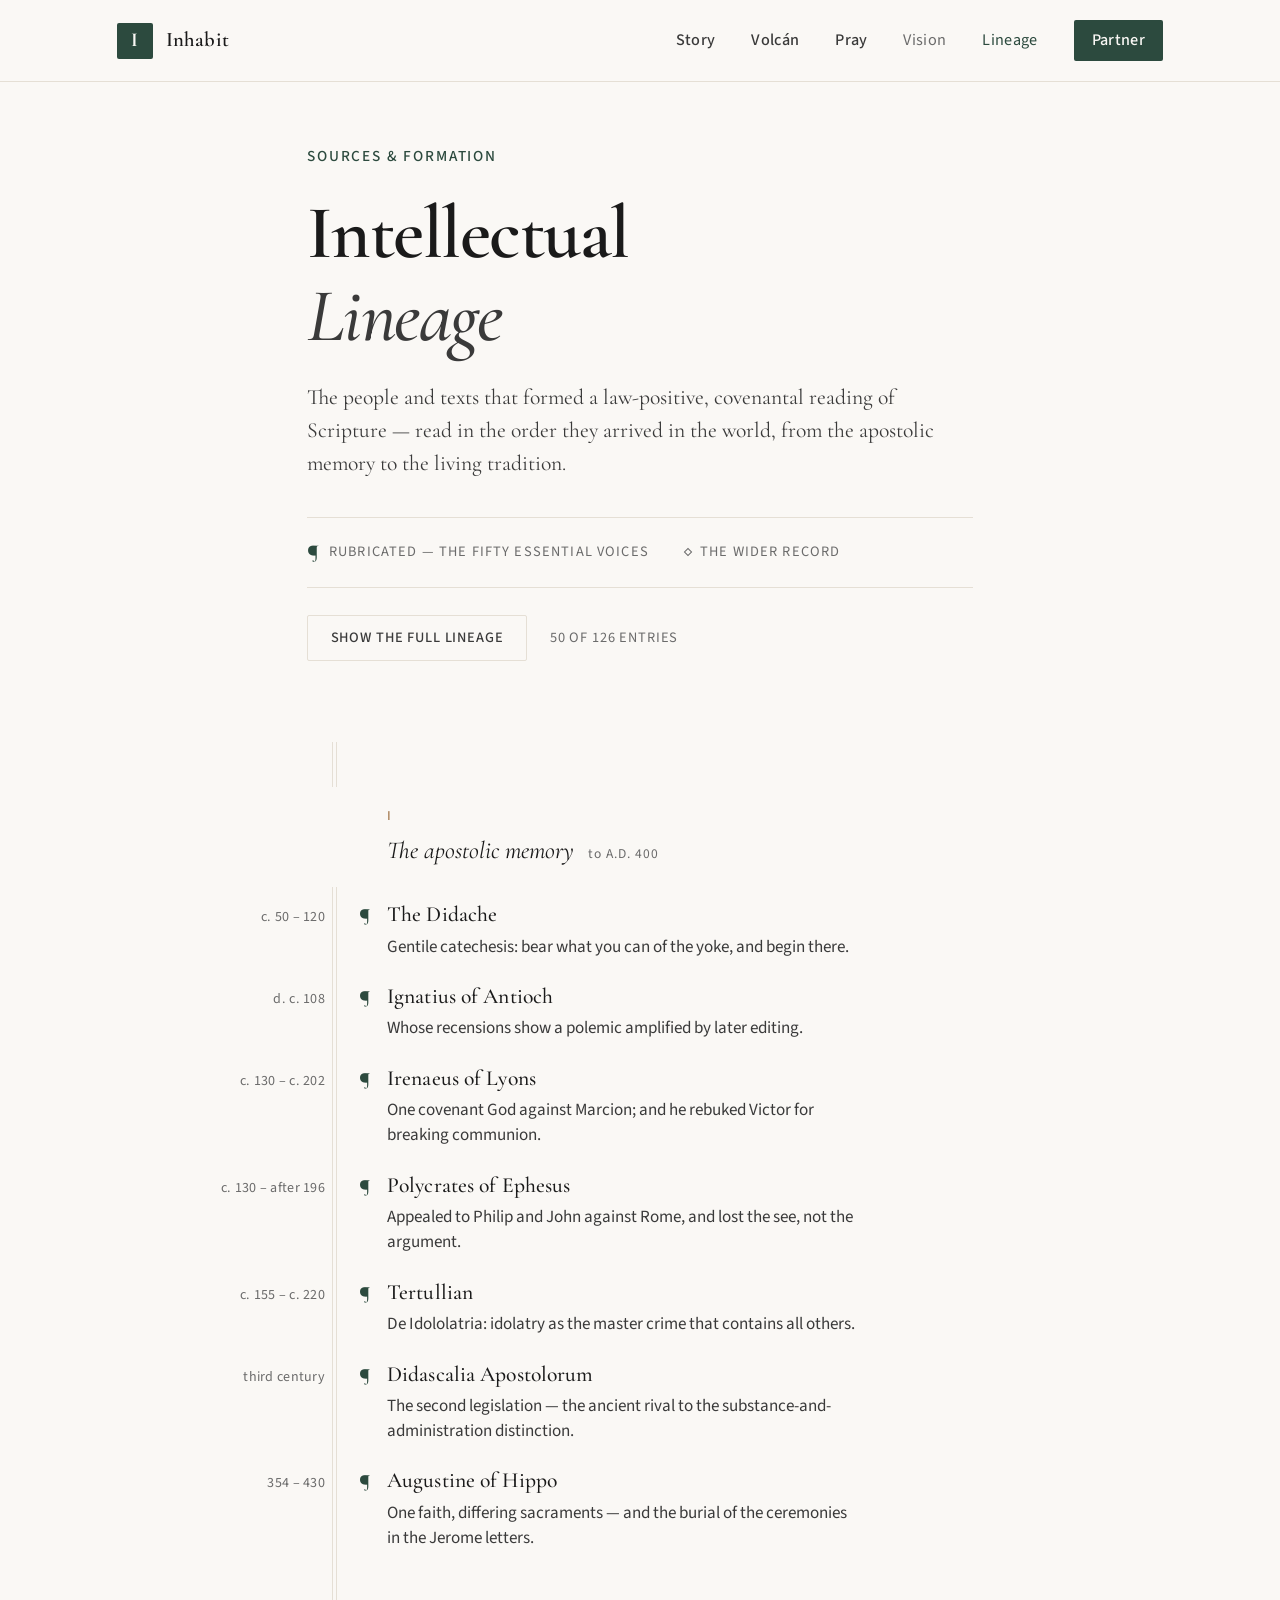
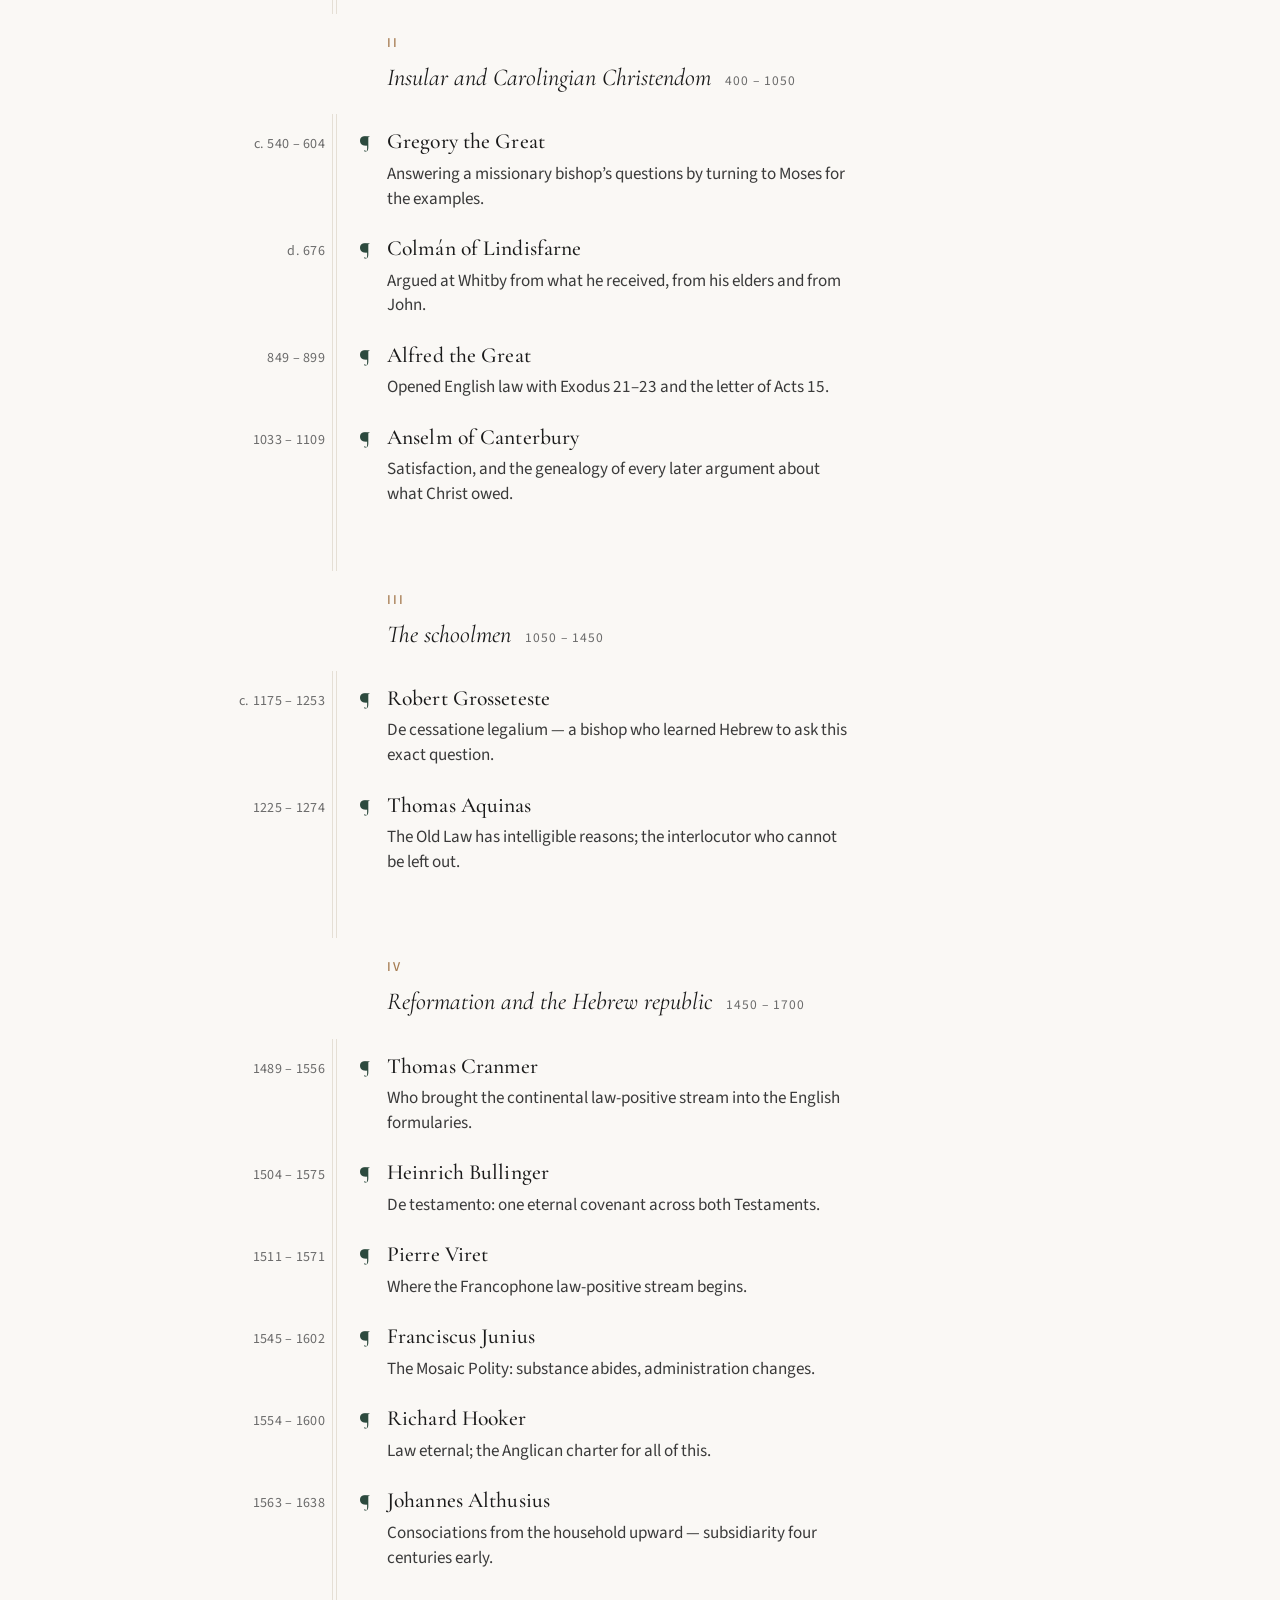
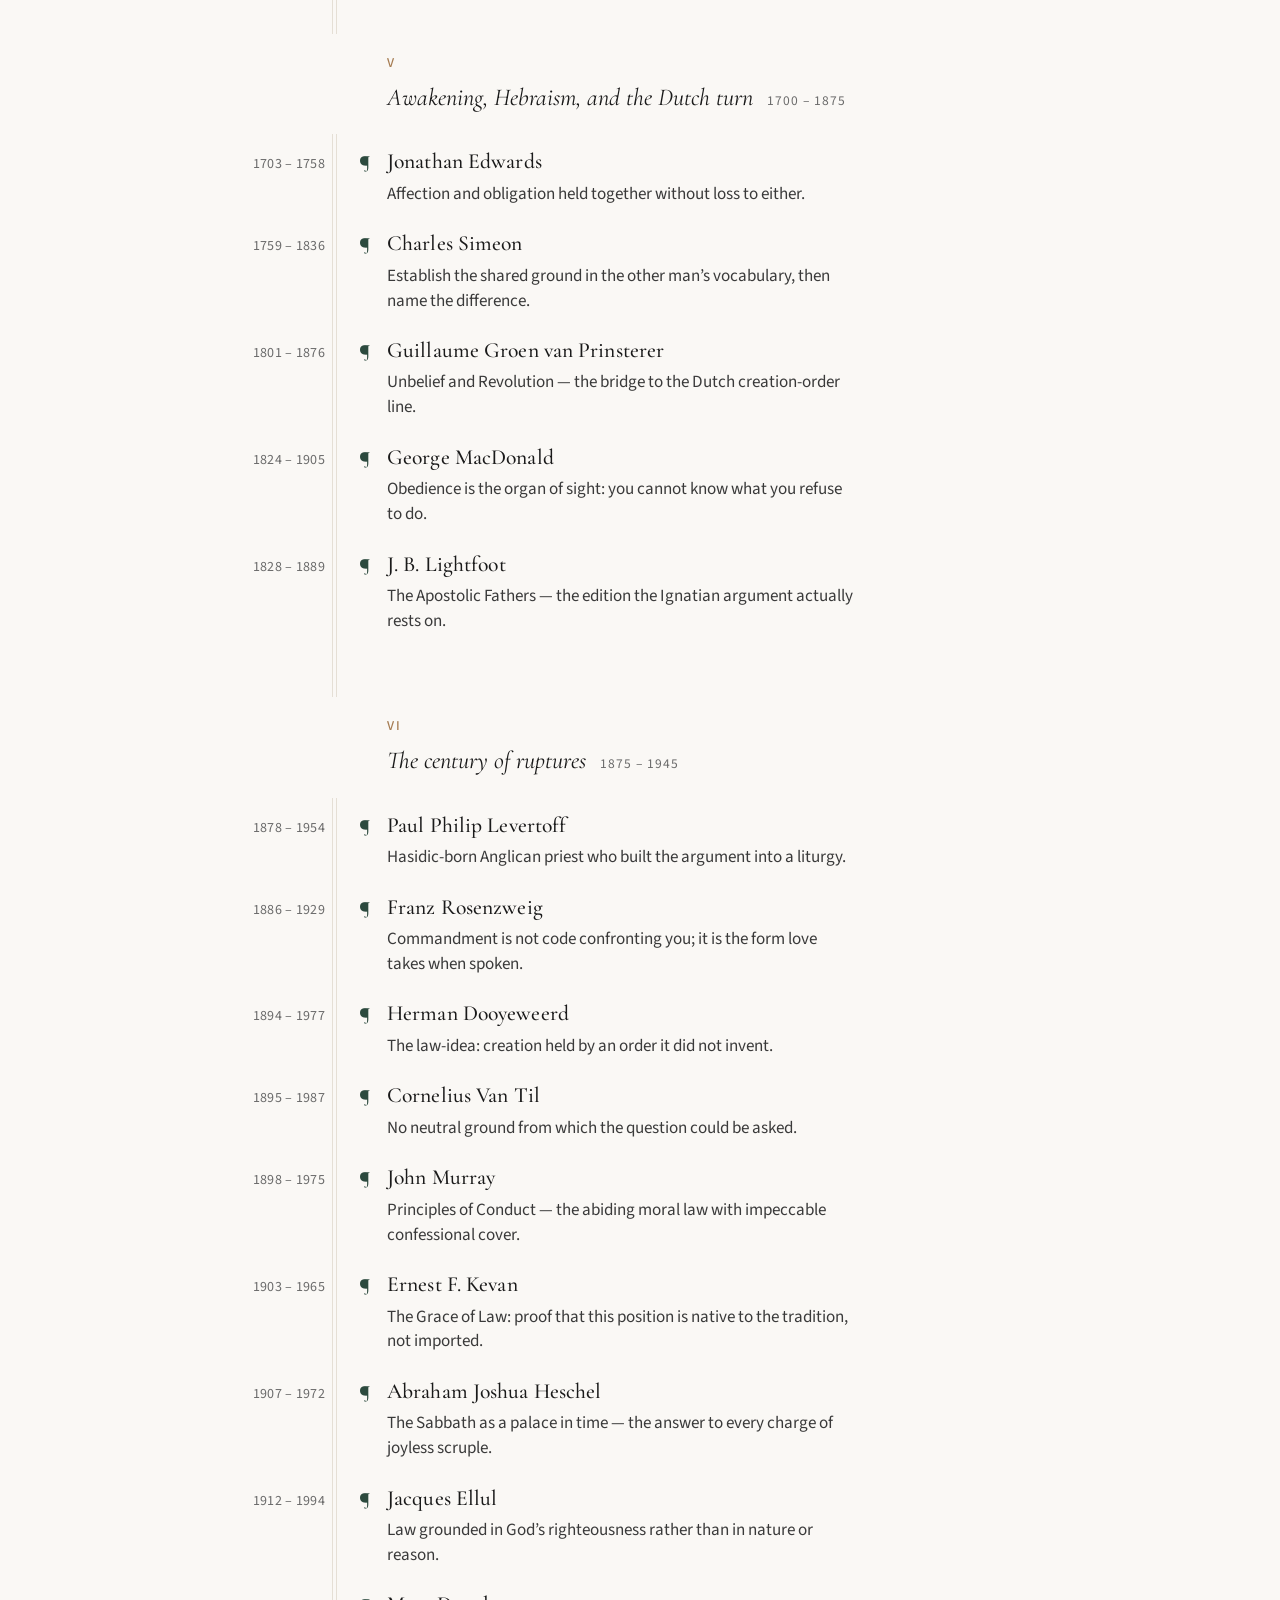
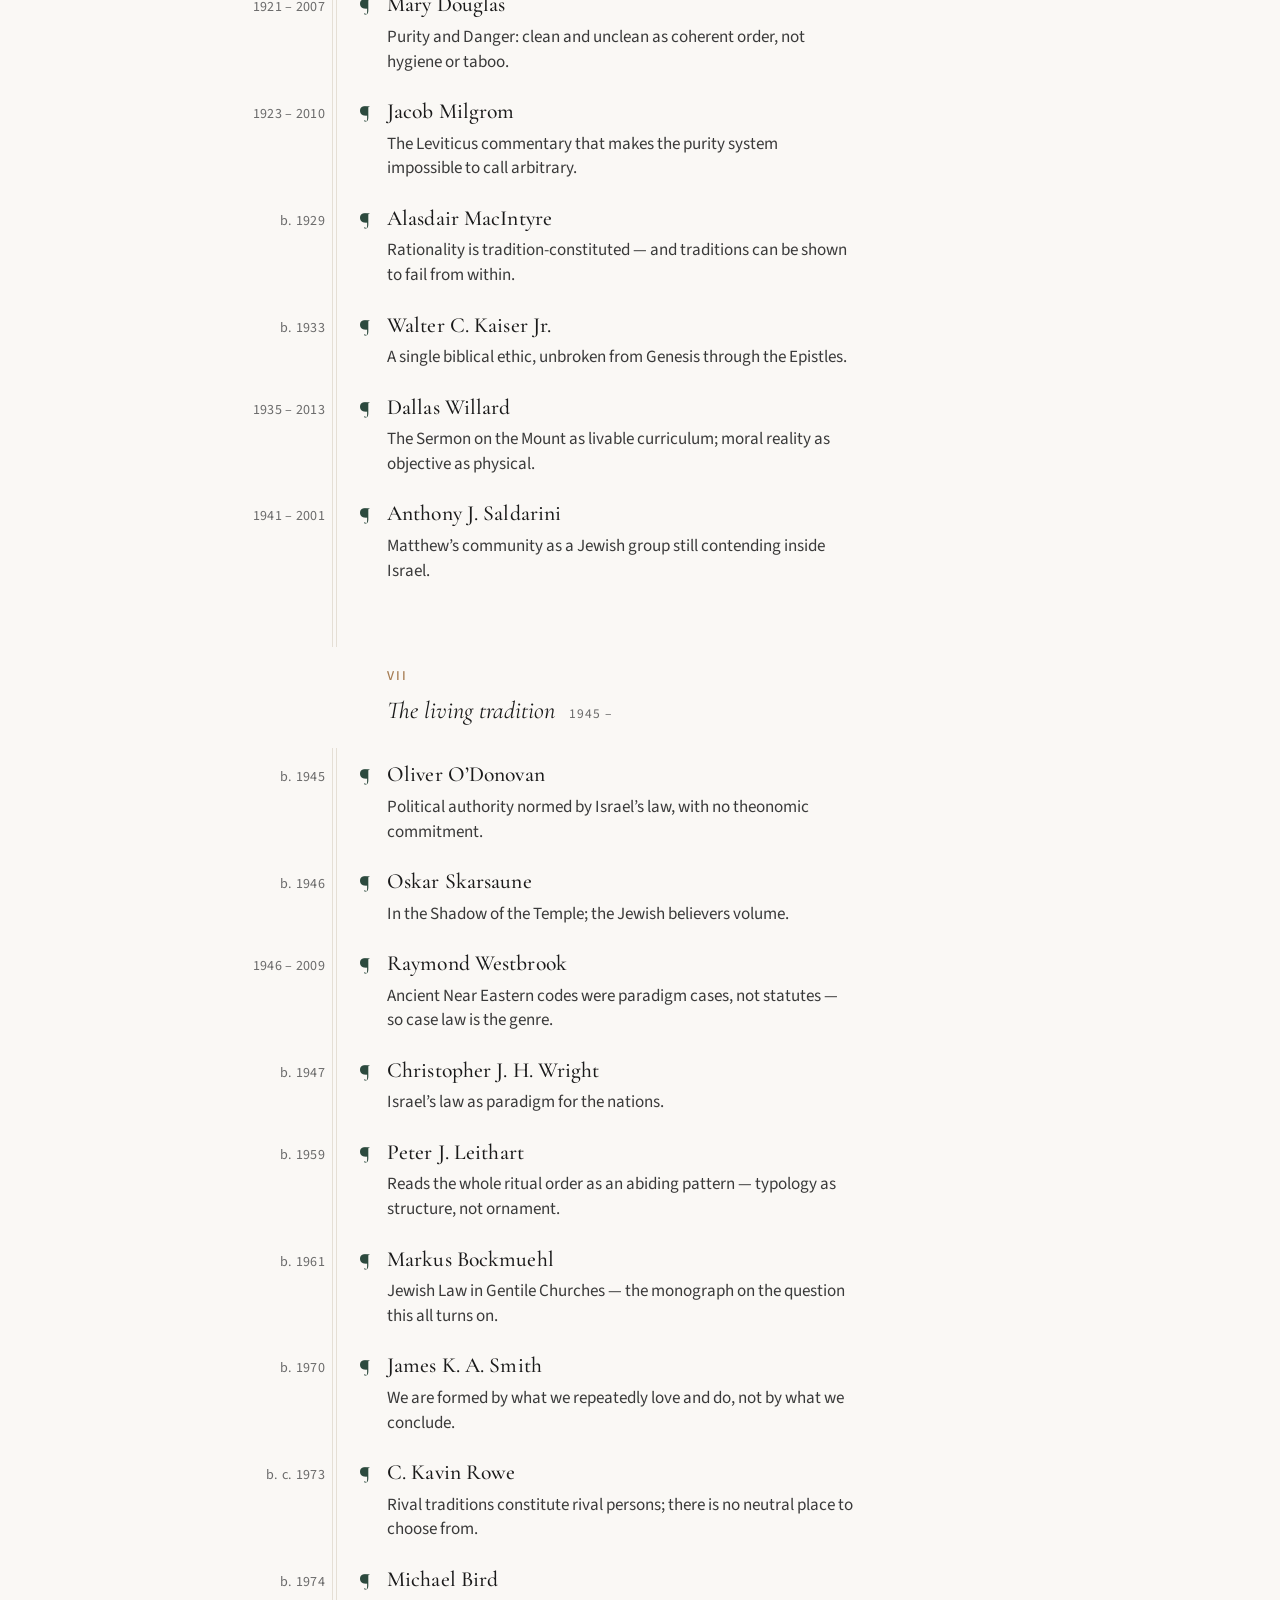
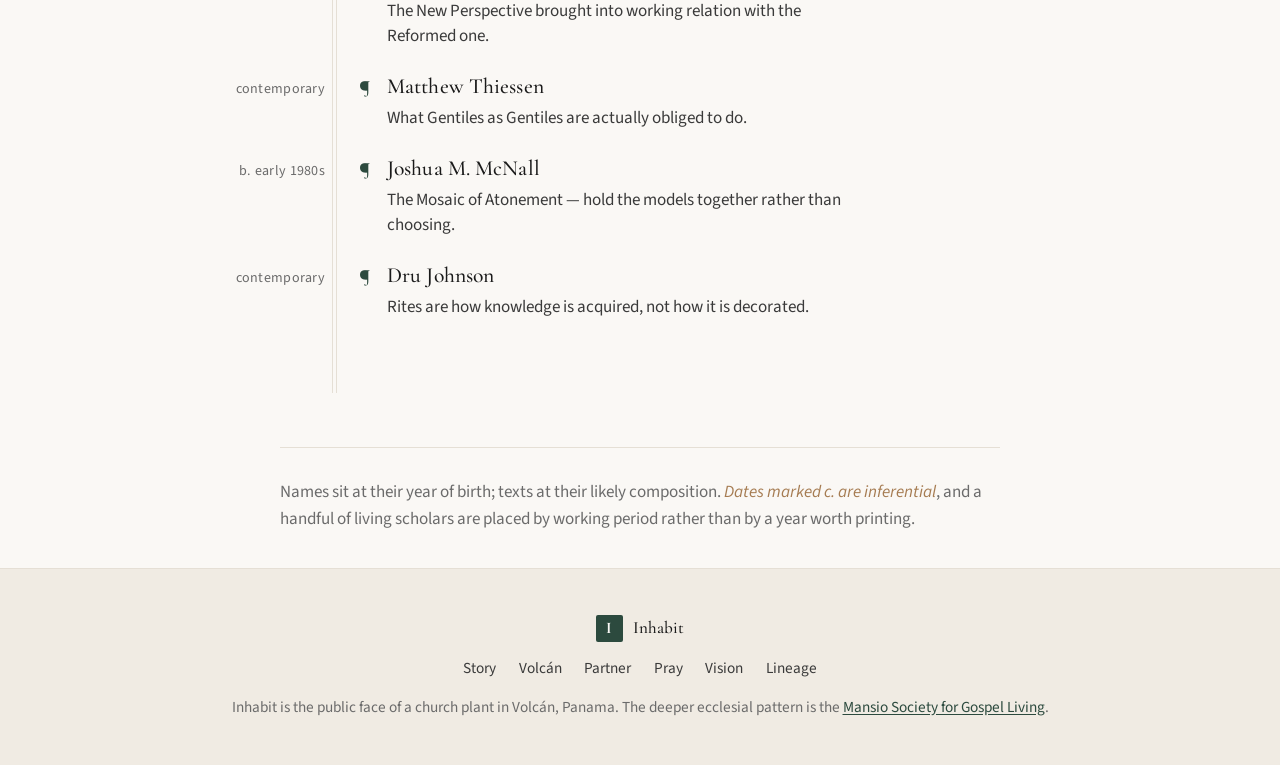
==== commit d6dc3dcc: "Add Volcán mission storytelling and partnership pages. Reframe the site around Inhabit’s church plan" ====
--- a/intellectual-lineage.html
+++ b/intellectual-lineage.html
@@ -8,6 +8,7 @@
   <link rel="preconnect" href="https://fonts.googleapis.com">
   <link rel="preconnect" href="https://fonts.gstatic.com" crossorigin>
   <link href="https://fonts.googleapis.com/css2?family=Cormorant+Garamond:ital,wght@0,400;0,500;0,600;0,700;1,400;1,500&family=Source+Sans+3:ital,wght@0,300;0,400;0,500;0,600;1,400&display=swap" rel="stylesheet">
+  <link rel="icon" href="favicon.svg" type="image/svg+xml">
   <link rel="stylesheet" href="styles.css">
 </head>
 <body class="page-lineage">
@@ -15,14 +16,16 @@
   <header class="site-header">
     <div class="container header-inner">
       <a href="index.html" class="logo">
-        <span class="logo-mark">M</span>
-        <span class="logo-text">Mansio Society</span>
+        <span class="logo-mark">I</span>
+        <span class="logo-text">Inhabit</span>
       </a>
       <nav class="nav">
-        <a href="index.html">Home</a>
-        <a href="vision.html">Vision</a>
-        <a href="intellectual-lineage.html" class="active">Lineage</a>
-        <a href="index.html#contact" class="nav-cta">Begin</a>
+        <a href="mission.html">Story</a>
+        <a href="volcan.html">Volcán</a>
+        <a href="pray.html">Pray</a>
+        <a href="vision.html" class="nav-secondary">Vision</a>
+        <a href="intellectual-lineage.html" class="nav-secondary active">Lineage</a>
+        <a href="partner.html" class="nav-cta">Partner</a>
       </nav>
       <button class="menu-toggle" aria-label="Menu">
         <span></span><span></span>
@@ -66,11 +69,19 @@
   <footer class="site-footer">
     <div class="container footer-inner">
       <div class="footer-brand">
-        <span class="logo-mark small">M</span>
-        <span>The Mansio Society for Gospel Living</span>
+        <span class="logo-mark small">I</span>
+        <span>Inhabit</span>
       </div>
+      <nav class="footer-nav">
+        <a href="mission.html">Story</a>
+        <a href="volcan.html">Volcán</a>
+        <a href="partner.html">Partner</a>
+        <a href="pray.html">Pray</a>
+        <a href="vision.html">Vision</a>
+        <a href="intellectual-lineage.html">Lineage</a>
+      </nav>
       <p class="footer-note">
-        A society ordered toward the Ordo vitae.
+        Inhabit is the public face of a church plant in Volcán, Panama. The deeper ecclesial pattern is the <a href="vision.html">Mansio Society for Gospel Living</a>.
       </p>
     </div>
   </footer>
--- a/styles.css
+++ b/styles.css
@@ -1,6 +1,7 @@
 /* ========================================
-   The Mansio Society for Gospel Living
+   Inhabit — church plant in Volcán, Panama
    Clean, contemplative, classical aesthetic
+   (Mansio Society remains the deeper vision pattern)
    ======================================== */
 
 :root {
@@ -1057,3 +1058,203 @@
 @media (prefers-reduced-motion: reduce) {
   * { animation: none !important; transition: none !important; }
 }
+
+
+/* ========== Inhabit mission pages ========== */
+.nav-secondary {
+  color: var(--muted) !important;
+  font-weight: 400 !important;
+}
+
+.nav-secondary:hover,
+.nav-secondary.active {
+  color: var(--accent) !important;
+}
+
+.nav a.active {
+  color: var(--accent);
+  font-weight: 600;
+}
+
+.hero-secondary-links {
+  margin-top: 2rem;
+  font-size: 0.9rem;
+  color: var(--muted);
+}
+
+.hero-secondary-links a {
+  color: var(--accent);
+  text-decoration: underline;
+  text-underline-offset: 0.15em;
+  text-decoration-thickness: 1px;
+}
+
+.hero-secondary-links a:hover {
+  color: var(--accent-light);
+}
+
+.page-hero {
+  padding: 8rem 0 2.5rem;
+  background:
+    radial-gradient(ellipse at 15% 40%, rgba(44, 74, 62, 0.05) 0%, transparent 55%),
+    var(--paper);
+  border-bottom: 1px solid var(--border);
+}
+
+.page-hero h1 {
+  font-family: var(--serif);
+  font-weight: 600;
+  font-size: clamp(2.4rem, 5vw, 3.4rem);
+  line-height: 1.15;
+  margin-bottom: 1rem;
+}
+
+.page-standfirst {
+  font-family: var(--serif);
+  font-size: 1.25rem;
+  font-style: italic;
+  color: var(--ink-soft);
+  line-height: 1.5;
+  max-width: 36rem;
+}
+
+.section-tight {
+  padding-top: 3.5rem;
+}
+
+.prose-h2 {
+  font-family: var(--serif);
+  font-size: 1.65rem;
+  font-weight: 600;
+  margin: 2.5rem 0 1rem;
+}
+
+.page-actions {
+  display: flex;
+  flex-wrap: wrap;
+  gap: 0.85rem;
+  margin-top: 2.5rem;
+}
+
+.media-placeholder {
+  display: flex;
+  align-items: center;
+  justify-content: center;
+  min-height: 14rem;
+  margin: 2rem 0 2.25rem;
+  border: 1px dashed var(--border);
+  background: var(--paper-dark);
+  color: var(--muted);
+  font-family: var(--serif);
+  font-style: italic;
+  font-size: 1.1rem;
+}
+
+.card-grid {
+  display: grid;
+  grid-template-columns: 1fr 1fr;
+  gap: 1.25rem;
+  margin-top: 2.5rem;
+}
+
+.info-card {
+  padding: 1.5rem 1.35rem;
+  background: var(--paper);
+  border: 1px solid var(--border);
+}
+
+.info-card h3 {
+  font-family: var(--serif);
+  font-size: 1.25rem;
+  font-weight: 600;
+  margin: 0.35rem 0 0.75rem;
+}
+
+.info-card p:last-child {
+  font-size: 0.95rem;
+  color: var(--muted);
+  line-height: 1.55;
+}
+
+.give-actions {
+  display: flex;
+  flex-wrap: wrap;
+  gap: 0.85rem;
+  margin: 1.75rem 0 1.25rem;
+}
+
+.fine-print {
+  font-size: 0.85rem;
+  color: var(--muted);
+  line-height: 1.5;
+}
+
+.fine-print a {
+  color: var(--accent);
+  text-decoration: underline;
+  text-underline-offset: 0.12em;
+}
+
+.prayer-list {
+  margin: 2rem 0 3rem;
+}
+
+.updates-stub {
+  padding: 2rem 1.75rem;
+  background: var(--paper-dark);
+  border: 1px solid var(--border);
+  margin-bottom: 2.5rem;
+}
+
+.updates-stub p {
+  color: var(--ink-soft);
+  margin-bottom: 1rem;
+}
+
+.updates-stub .fine-print {
+  margin-bottom: 0;
+}
+
+.footer-nav {
+  display: flex;
+  flex-wrap: wrap;
+  justify-content: center;
+  gap: 0.85rem 1.25rem;
+  font-size: 0.85rem;
+}
+
+.footer-nav a {
+  color: var(--ink-soft);
+}
+
+.footer-nav a:hover {
+  color: var(--accent);
+}
+
+.footer-note a {
+  color: var(--accent);
+  text-decoration: underline;
+  text-underline-offset: 0.12em;
+}
+
+.point-list a {
+  color: inherit;
+}
+
+.point-list a:hover {
+  color: var(--accent);
+}
+
+@media (max-width: 800px) {
+  .card-grid {
+    grid-template-columns: 1fr;
+  }
+
+  .nav {
+    gap: 0;
+  }
+
+  .page-hero {
+    padding-top: 7rem;
+  }
+}
